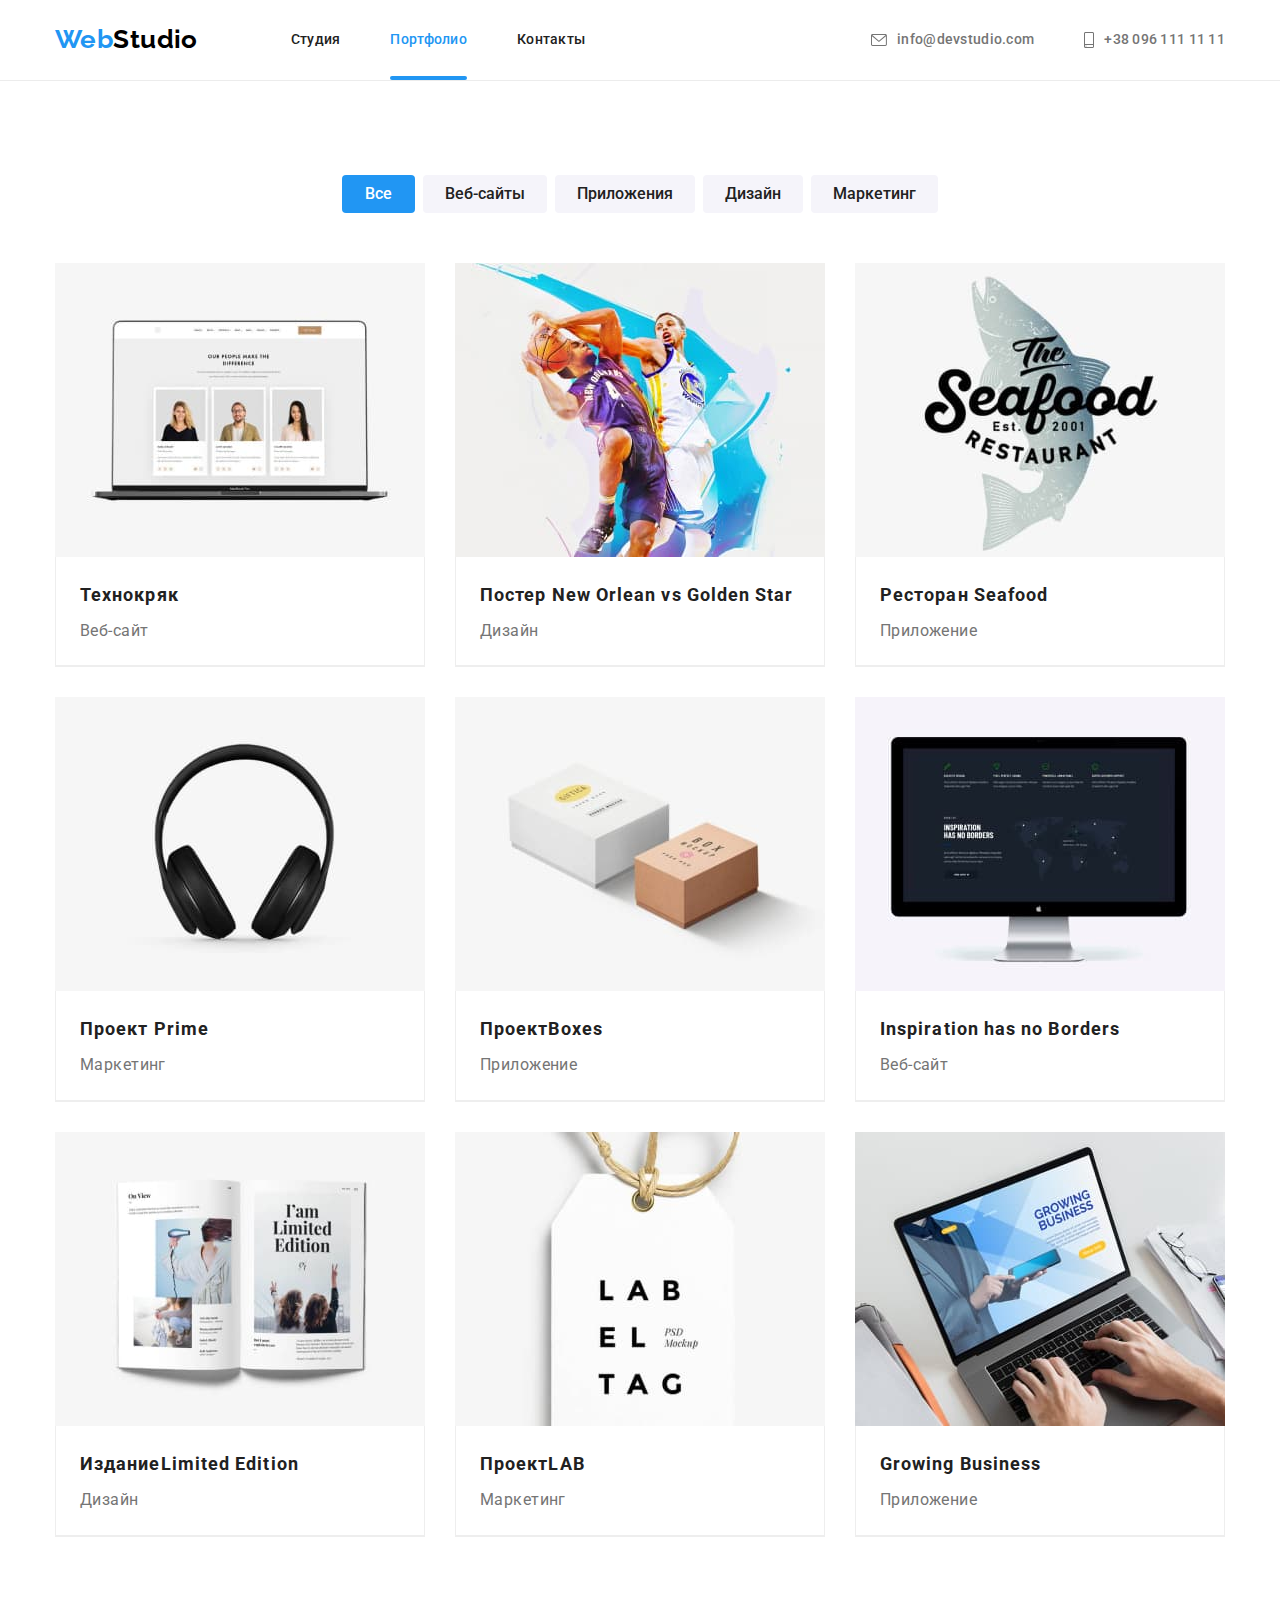
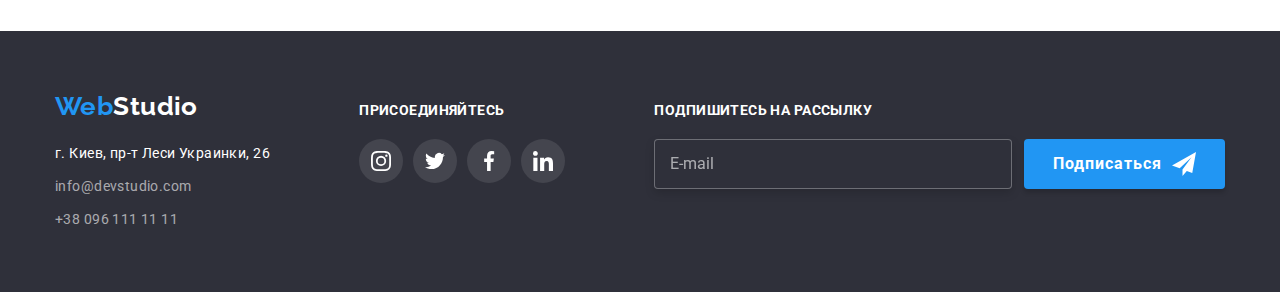
==== portfolio.html @ 41237f59 "point1" ====
<!DOCTYPE html>
<html lang="ru">
<head>
    <meta charset="UTF-8">
    <meta http-equiv="X-UA-Compatible" content="IE=edge">
    <meta name="viewport" content="width=device-width, initial-scale=1.0">
    <title>Portfolio</title>
    <link rel="preconnect" href="https://fonts.googleapis.com">
    <link rel="preconnect" href="https://fonts.gstatic.com" crossorigin>
    <link href="https://fonts.googleapis.com/css2?family=Raleway:wght@700&family=Roboto:wght@400;500;700;900&display=swap"
        rel="stylesheet">
    <link rel="stylesheet" href="https://cdnjs.cloudflare.com/ajax/libs/modern-normalize/1.1.0/modern-normalize.min.css">
    <link rel="stylesheet" href="./css/style.css">
</head>
<body>
    <header class="header">
        <div class="container header-main">
            <nav class="nav">
                <a class="header-logo" lang="en" href="#">
                    <span class="logo-part" lang="en">Web</span>Studio
                </a>
                <ul class="nav-list list">
                    <li class="nav-item">
                        <a class="nav-link color" href="./index.html">
                            Студия
                        </a>
                    </li>

                    <li class="nav-item">
                        <a class="nav-link color current" href="./portfolio.html">
                            Портфолио
                        </a>
                    </li>

                    <li class="nav-item">
                        <a class="nav-link color" href="#">
                            Контакты
                        </a>
                    </li>
                </ul>
            </nav>
            <ul class="header-contacts list">
                <li class="header-item">
                    <a class="header-link contact" href="mailto:info@devstudio.com">
                        <svg class="header-icon" width="16" height="12">
                            <use href="./images/svg/sprite.svg#letter"></use>
                        </svg>
                        info@devstudio.com
                    </a>
                </li>

                <li class="header-item">
                    <a class="header-link contact" href="tel:+380961111111">
                        <svg class="header-icon" width="10" height="16">
                            <use href="./images/svg/sprite.svg#smartphone"></use>
                        </svg>
                        +38 096 111 11 11
                    </a>
                </li>
            </ul>
        </div>
    </header>
<!-- MAIN section -->
    <main>
        <section class="catalog section">
            <div class="container">
                <h1 class="visually-hidden" lang="en">
                    Catalog
                </h1>
                <ul class="filter-list list">
                    <li class="filter-item">
                        <button type="button" class="filter-btn btn btn-current color">
                            Все
                        </button>
                    </li>
                
                    <li class="filter-item">
                        <button type="button" class="filter-btn btn color">
                            Веб-сайты
                        </button>
                    </li>
                
                    <li class="filter-item">
                        <button type="button" class="filter-btn btn color">
                            Приложения
                        </button>
                    </li>
                
                    <li class="filter-item">
                        <button type="button" class="filter-btn btn color">
                            Дизайн
                        </button>
                    </li>
                
                    <li class="filter-item">
                        <button type="button" class="filter-btn btn color">
                            Маркетинг
                        </button>
                    </li>
                </ul>
                
                <ul class="portfolio-list list">
                    <li class="portfolio-item">
                        <a class="portfolio-link" href="">
                            <div class="portfolio-thumb">
                                <img class="portfolio-img" src="./images/portfolio/catalog_img1.jpg" alt="страница_веб-сайта" width="370">
                                <div class="portfolio-overlay">
                                    <p class="portfolio-text">
                                    Технокряк это современная площадка распространения коронавируса. Компании используют эту платформу для цифрового
                                    шпионажа и атак на защищённые сервера конкурентов.
                                </p>
                                </div>
                            </div>
                            <div class="portfilio-content">
                                <h2 class="portfolio-subtitle color">Технокряк</h2>
                                <p class="portfolio-info">Веб-сайт</p>
                            </div>
                        </a>
                    </li>
                
                    <li class="portfolio-item">
                        <a class="portfolio-link" href="">
                            <div class="portfolio-thumb">
                                <img class="portfolio-img" src="./images/portfolio/catalog_img2.jpg" alt="страница_веб-сайта" width="370">
                                <div class="portfolio-overlay">
                                    <p class="portfolio-text">
                                        Технокряк это современная площадка распространения коронавируса. Компании используют эту платформу для цифрового
                                        шпионажа и атак на защищённые сервера конкурентов.
                                    </p>
                                </div>
                            </div>
                            <div class="portfilio-content">
                                <h2 class="portfolio-subtitle color">Постер <span lang="en">New Orlean vs Golden Star</span></h2>
                                <p class="portfolio-info">Дизайн</p>
                            </div>
                        </a>
                    </li>
                
                    <li class="portfolio-item">
                        <a class="portfolio-link" href="">
                            <div class="portfolio-thumb">
                                <img class="portfolio-img" src="./images/portfolio/catalog_img3.jpg" alt="страница_веб-сайта" width="370">
                                <div class="portfolio-overlay">
                                    <p class="portfolio-text">
                                        Технокряк это современная площадка распространения коронавируса. Компании используют эту платформу для цифрового
                                        шпионажа и атак на защищённые сервера конкурентов.
                                    </p>
                                </div>
                            </div>
                            <div class="portfilio-content">
                                <h2 class="portfolio-subtitle color">Ресторан <span lang="en">Seafood</span></h2>
                                <p class="portfolio-info">Приложение</p>
                            </div>
                        </a>
                    </li>
                
                    <li class="portfolio-item">
                        <a class="portfolio-link" href="">
                            <div class="portfolio-thumb">
                                <img class="portfolio-img" src="./images/portfolio/catalog_img4.jpg" alt="страница_веб-сайта" width="370">
                                <div class="portfolio-overlay">
                                    <p class="portfolio-text">
                                        Технокряк это современная площадка распространения коронавируса. Компании используют эту платформу для цифрового
                                        шпионажа и атак на защищённые сервера конкурентов.
                                    </p>
                                </div>
                            </div>
                            <div class="portfilio-content">
                                <h2 class="portfolio-subtitle color">Проект <span lang="en">Prime</span></h2>
                                <p class="portfolio-info">Маркетинг</p>
                            </div>
                        </a>
                    </li>
                
                    <li class="portfolio-item">
                        <a class="portfolio-link" href="">
                            <div class="portfolio-thumb">
                                <img class="portfolio-img" src="./images/portfolio/catalog_img5.jpg" alt="страница_веб-сайта" width="370">
                                <div class="portfolio-overlay">
                                    <p class="portfolio-text">
                                        Технокряк это современная площадка распространения коронавируса. Компании используют эту платформу для цифрового
                                        шпионажа и атак на защищённые сервера конкурентов.
                                    </p>
                                </div>
                            </div>
                            <div class="portfilio-content">
                                <h2 class="portfolio-subtitle color">Проект<span lang="en">Boxes</span></h2>
                                <p class="portfolio-info">Приложение</p>
                            </div>
                        </a>
                    </li>
                
                    <li class="portfolio-item">
                        <a class="portfolio-link" href="">
                            <div class="portfolio-thumb">
                                <img class="portfolio-img" src="./images/portfolio/catalog_img6.jpg" alt="страница_веб-сайта" width="370">
                                <div class="portfolio-overlay">
                                    <p class="portfolio-text">
                                        Технокряк это современная площадка распространения коронавируса. Компании используют эту платформу для цифрового
                                        шпионажа и атак на защищённые сервера конкурентов.
                                    </p>
                                </div>
                            </div>
                            <div class="portfilio-content">
                                <h2 class="portfolio-subtitle color" lang="en">Inspiration has no Borders</h2>
                                <p class="portfolio-info">Веб-сайт</p>
                            </div>
                        </a>
                    </li>
                
                    <li class="portfolio-item">
                        <a class="portfolio-link" href="">
                            <div class="portfolio-thumb">
                                <img class="portfolio-img" src="./images/portfolio/catalog_img7.jpg" alt="страница_веб-сайта" width="370">
                                <div class="portfolio-overlay">
                                    <p class="portfolio-text">
                                        Технокряк это современная площадка распространения коронавируса. Компании используют эту платформу для цифрового
                                        шпионажа и атак на защищённые сервера конкурентов.
                                    </p>
                                </div>
                            </div>
                            <div class="portfilio-content">
                                <h2 class="portfolio-subtitle color">Издание<span lang="en">Limited Edition</span></h2>
                                <p class="portfolio-info">Дизайн</p>
                            </div>
                        </a>
                    </li>
                
                    <li class="portfolio-item">
                        <a class="portfolio-link" href="">
                            <div class="portfolio-thumb">
                                <img class="portfolio-img" src="./images/portfolio/catalog_img8.jpg" alt="страница_веб-сайта" width="370">
                                <div class="portfolio-overlay">
                                    <p class="portfolio-text">
                                        Технокряк это современная площадка распространения коронавируса. Компании используют эту платформу для цифрового
                                        шпионажа и атак на защищённые сервера конкурентов.
                                    </p>
                                </div>
                            </div>
                            <div class="portfilio-content">
                                <h2 class="portfolio-subtitle color">Проект<span lang="en">LAB</span></h2>
                                <p class="portfolio-info">Маркетинг</p>
                            </div>
                        </a>
                    </li>
                
                    <li class="portfolio-item">
                        <a class="portfolio-link" href="">
                            <div class="portfolio-thumb">
                                <img class="portfolio-img" src="./images/portfolio/catalog_img9.jpg" alt="страница_веб-сайта" width="370">
                                <div class="portfolio-overlay">
                                    <p class="portfolio-text">
                                        Технокряк это современная площадка распространения коронавируса. Компании используют эту платформу для цифрового
                                        шпионажа и атак на защищённые сервера конкурентов.
                                    </p>
                                </div>
                            </div>
                            <div class="portfilio-content">
                                <h2 class="portfolio-subtitle color" lang="en">Growing Business</h2>
                                <p class="portfolio-info">Приложение</p>
                            </div>
                        </a>
                    </li>
                </ul>
            </div>
            
        </section>
    </main>
<!-- Footer seection -->
    <footer class="footer">
        <div class="container footer-main">
            <div>
                <a class="footer-logo" lang="en" href="#">
                    <span class="footer-logo-part logo-part" lang="en">Web</span>Studio
                </a>
                <address class="footer-address">
                    <ul class="address-list list">
                        <li class="address-item">
                            <a class="address-link map" href="https://goo.gl/maps/qqfPJEeKQyeXZiAr5">
                                г. Киев, пр-т Леси Украинки, 26
                            </a>
                        </li>
                
                        <li class="address-item">
                            <a class="address-link contact" href="mailto:info@devstudio.com">
                                info@devstudio.com
                            </a>
                        </li>
                
                        <li class="address-item">
                            <a class="address-link contact" href="tel:+380961111111">
                                +38 096 111 11 11
                            </a>
                        </li>
                    </ul>
                </address>
            </div>
            <div class="footer-join">
                <p class="join-text">
                    присоединяйтесь
                </p>
                <ul class="join-list">
                    <li class="join-item">
                        <a href="https://www.instagram.com/" class="join-link">
                            <svg class="join-icon" width="20" height="20">
                                <use href="./images/svg/sprite.svg#instagram"></use>
                            </svg>
                        </a>
                    </li>
                    <li class="join-item">
                        <a href="https://www.twitter.com/" class="join-link">
                            <svg class="join-icon" width="20" height="20">
                                <use href="./images/svg/sprite.svg#twitter"></use>
                            </svg>
                        </a>
                    </li>
                    <li class="join-item">
                        <a href="https://www.facebook.com/" class="join-link">
                            <svg class="join-icon" width="20" height="20">
                                <use href="./images/svg/sprite.svg#facebook"></use>
                            </svg>
                        </a>
                    </li>
                    <li class="join-item">
                        <a href="https://www.linkedin.com/" class="join-link">
                            <svg class="join-icon" width="20" height="20">
                                <use href="./images/svg/sprite.svg#linkedin"></use>
                            </svg>
                        </a>
                    </li>
                </ul>
            </div>
            <form class="footer-subscribe">
                <P class="footer-subscribe-text">Подпишитесь на рассылку</P>
                <ul class="footer-subscribe-list">
                    <li class="footer-subscribe-item">
                        <label for="mail"></label>
                        <input class="footer-subscribe-input" type="email" name="mail" id="mail" placeholder="E-mail">
                    </li>
                    <li class="footer-subscribe-item">
                        <button class="footer-subscribe-btn" type="submit">
                            Подписаться
                            <svg class="footer-subscribe-icon" width="24" height="24">
                                <use href="images/svg/sprite.svg#plane"></use>
                            </svg>
                        </button>
                    </li>
                </ul>
            </form>
        </div>
    </footer>
</body>
</html>
---- css/style.css ----
:root {
  --primary-text-color: #757575;
  --title-text-color: #212121;
  --accent-color: #2196f3;
  --first-btn-color: #f5f4fa;
  --hover-btn-color: #188ce8;
  --main-light-color: #ffffff;
  --primary-bg-color: #2f303a;
  --logo-text-color: #000000;
  --border-line-color: #eeeeee;
  --head-border-color: #ececec;
  --item-space-gap: 30px;
  --first-icon-color: #afb1b8;
  --background-icon-color: rgba(255, 255, 255, 0.1);
  --address-main-color: rgba(255, 255, 255, 0.6);
  --thumb-hover-color: rgba(33, 150, 243, 0.9);
  --transition-time: 250ms;
  --function-time: cubic-bezier(0.4, 0, 0.2, 1);
}
html {
  box-sizing: border-box;
}
*,
*::before,
*::after {
  box-sizing: inherit;
}
body {
  color: var(--primary-text-color);
  background-color: var(--main-light-color);
  font-family: 'Roboto', sans-serif;
  font-size: 14px;
  line-height: 1.7;
  font-weight: 400;
  letter-spacing: 0.03em;
  margin: 0;
}
h1,
h2,
h3,
h4,
h5,
h6,
p,
ul {
  margin: 0;
  padding: 0;
  list-style: none;
}
img {
  display: block;
  max-width: 100%;
  margin: 0;
  padding: 0;
}
.visually-hidden {
  position: absolute;
  white-space: nowrap;
  width: 1px;
  height: 1px;
  overflow: hidden;
  border: 0;
  padding: 0;
  clip: rect(0 0 0 0);
  clip-path: inset(50%);
  margin: -1px;
}
.overlay {
  max-width: 1600px;
  min-height: 600px;
  margin-right: auto;
  margin-left: auto;

  background-image: linear-gradient(to right, rgba(47, 48, 58, 0.4), rgba(47, 48, 58, 0.4)),
    url(../images/bg-hero.jpg);

  background-repeat: no-repeat;
  background-position: center;
  background-size: cover;
}
.section {
  padding-top: 94px;
  padding-bottom: 94px;
}
.container {
  max-width: 1200px;
  padding-left: 15px;
  padding-right: 15px;
  margin: 0 auto;
}
.list {
  list-style: none;
}
.section-title {
  color: var(--title-text-color);
  font-weight: 700;
  font-size: 36px;
  line-height: 1.25;
  text-align: center;
}
.nav-link:hover,
.nav-link:focus,
.contact:hover,
.contact:focus,
.address-link.map:hover,
.address-link.map:focus,
.nav-link,
.nav-link.current,
.logo-part {
  color: var(--accent-color);
}
.color {
  color: var(--title-text-color);
}

.btn {
  display: inline-block;
  font-size: 16px;
  border: transparent;
  border-radius: 4px;
  font-family: inherit;
  cursor: pointer;
  text-align: center;
}

/* header */
.header {
  border-bottom: 1px solid var(--head-border-color);
}
.header-main,
.nav {
  display: flex;
  align-items: center;
}
.header-logo,
.footer-logo {
  font-family: 'Raleway', sans-serif;
  font-weight: 700;
  font-size: 26px;
  line-height: 1.2;
  text-decoration: none;
}
.header-logo {
  display: flex;
  padding-top: 24px;
  padding-bottom: 24px;
  color: var(--logo-text-color);
}
.nav-list {
  display: flex;
  margin-left: 93px;
}
.header-contacts {
  display: flex;
  margin-left: auto;
}
.nav-list .nav-item + .nav-item,
.header-contacts .header-item + .header-item {
  margin-left: 50px;
}
.nav-item {
  position: relative;
}
.current::before {
  position: absolute;
  bottom: 0;
  right: 0;

  content: '';

  min-width: 100%;
  min-height: 4px;

  background-color: var(--accent-color);
  border-radius: 2px;
}
.nav-link,
.header-link {
  display: flex;
  align-items: center;
  padding-top: 32px;
  padding-bottom: 32px;

  font-weight: 500;
  line-height: 1.14;
  letter-spacing: 0.02em;
  text-decoration: none;

  transition: color var(--transition-time) var(--function-time);
}
.header-link {
  color: inherit;
}
.header-icon {
  margin-right: 10px;
  fill: currentColor;
}
/* Hero  */
.hero {
  padding-top: 200px;
  padding-bottom: 200px;
  text-align: center;
  margin-top: 0;
  background-color: var(--primary-bg-color);
}
.hero-main {
  max-width: 696px;
}
.hero-title {
  margin-bottom: var(--item-space-gap);

  color: var(--main-light-color);
  font-weight: 900;
  font-size: 44px;
  line-height: 1.4;

  letter-spacing: 0.06em;
  text-transform: uppercase;
}
.hero-btn {
  min-width: 200px;
  padding: 10px 32px;

  font-weight: 700;
  line-height: 1.8;
  letter-spacing: 0.06em;
  box-shadow: 0px 4px 4px rgba(0, 0, 0, 0.15);
  color: var(--main-light-color);
  background-color: var(--accent-color);

  transform: background-color var(--transition-time) var(--function-time);
}
.hero-btn:hover,
.hero-btn:focus {
  background-color: var(--hover-btn-color);
}
/* MODAL */
.backdrop {
  position: fixed;
  top: 0;
  width: 100vw;
  height: 100vh;
  z-index: 2;

  background: rgba(0, 0, 0, 0.2);

  transition: opacity var(--transition-time) var(--function-time),
    visibility var(--transition-time) var(--function-time);
}
.is-hidden {
  opacity: 0;
  pointer-events: none;
  visibility: hidden;
}
.backdrop.is-hidden .modal {
  transform: translate(-50%, -50%) rotate(60deg) scale(1.2);
}
.modal {
  position: absolute;
  top: 50%;
  left: 50%;
  transform: translate(-50%, -50%) rotate(0) scale(1);
  transition: var(--transition-time) var(--function-time);

  padding: 40px;
  min-width: 528px;
  min-height: 581px;
  background: var(--main-light-color);
  box-shadow: 0px 1px 3px rgba(0, 0, 0, 0.12), 0px 1px 1px rgba(0, 0, 0, 0.14),
    0px 2px 1px rgba(0, 0, 0, 0.2);
  border-radius: 4px;
}
.modal-btn {
  position: absolute;
  display: flex;
  justify-content: center;
  align-items: center;
  top: 8px;
  right: 8px;

  min-width: 30px;
  min-height: 30px;

  color: var(--logo-text-color);
  background: var(--main-light-color);
  border: 1px solid rgba(0, 0, 0, 0.1);
  border-radius: 50%;
  cursor: pointer;
  transition: color var(--transition-time) var(--function-time);
}

.modal-btn:hover,
.modal-btn:focus {
  color: var(--hover-btn-color);
}
.modal-icon {
  fill: currentColor;
}
.modal-form {
  display: flex;
  flex-direction: column;
  align-items: center;
}
.modal-form-list {
  min-width: 448px;
  margin-bottom: 30px;
}
.modal-form-title {
  margin-bottom: 12px;
  font-weight: 700;
  font-size: 20px;
  line-height: 1.15;

  color: var(--title-text-color);
}
.modal-form-item {
  position: relative;

  display: flex;
  flex-direction: column;
  justify-content: center;
  color: var(--title-text-color);
}
.modal-form-item:not(:last-child) {
  margin-bottom: 10px;
}
.modal-form-input.padding-left {
  padding-left: 42px;
}
.modal-form-input {
  border: 1px solid rgba(33, 33, 33, 0.2);
  border-radius: 4px;

  padding: 11px 12px;

  transition: color var(--transition-time) var(--function-time),
    border-color var(--transition-time) var(--function-time);
  outline: none;
}
.modal-form-input:focus ~ .modal-form-icon,
.modal-form-input:hover ~ .modal-form-icon {
  color: var(--accent-color);
}
.modal-form-input:focus,
.modal-form-input:hover,
.modal-form-textarea:focus,
.modal-form-textarea:hover {
  border-color: var(--accent-color);
}
.modal-form-icon {
  fill: currentColor;

  position: absolute;
  top: 50%;
  left: 12px;
  transition: color var(--transition-time) var(--function-time);
}
.modal-form-item:nth-child(4) {
  margin-bottom: 20px;
}

.modal-form-label {
  margin-bottom: 4px;

  font-size: 12px;
  line-height: 1.16;
  letter-spacing: 0.01em;

  color: var(--primary-text-color);
}

.modal-form-textarea {
  resize: none;
  padding: 12px 16px;
  max-height: 120px;

  border: 1px solid rgba(33, 33, 33, 0.2);
  border-radius: 4px;
  transition: border-color var(--transition-time) var(--function-time);

  outline: none;
}

.modal-form-textarea::placeholder {
  font-family: Roboto;
  font-style: inherit;
  font-weight: 400;
  font-size: 14px;
  line-height: 1.14;
  letter-spacing: 0.01em;

  color: rgba(117, 117, 117, 0.5);
}

.modal-checkbox-label {
  display: flex;
  align-items: center;
  justify-content: center;

  font-family: Roboto;
  font-style: normal;
  font-weight: 400;
  font-size: 14px;
  line-height: 1.7;
  letter-spacing: 0.03em;

  color: var(--primary-text-color);

  cursor: pointer;
}

.modal-form-link {
  color: var(--accent-color);
  margin-left: 3px;
}

.modal-checkbox-input {
  -webkit-appearance: none;
  -moz-appearance: none;
  appearance: none;

  position: absolute;
}

.checkbox-icon {
  display: inline-block;
  min-width: 16px;
  height: 15px;
  margin-right: 7px;

  border: 2px solid var(--title-text-color);
  border-radius: 2px;
  transition: border-color var(--transition-time) var(--function-time);
}

.modal-checkbox-input:checked + .checkbox-icon {
  background-color: var(--accent-color);
  border-color: var(--accent-color);
  background-image: url(../images/svg/check.svg);
  background-size: contain;
  background-origin: border-box;
}
.modal-checkbox-input:focus + .checkbox-icon,
.modal-checkbox-input:hover + .checkbox-icon {
  border-color: var(--accent-color);
}
.modal-form-btn {
  padding: 10px 55px;
  font-weight: 700;
  font-size: 16px;
  line-height: 30px;
  letter-spacing: 0.06em;

  background: var(--accent-color);

  border-radius: 4px;
  color: var(--main-light-color);
  border: 1px solid transparent;
  cursor: pointer;

  transition: background-color var(--transition-time) var(--function-time),
    box-shadow var(--transition-time) var(--function-time);
}
.modal-form-btn:hover,
.modal-form-btn:focus {
  background-color: var(--hover-btn-color);
  box-shadow: 0px 4px 4px rgba(0, 0, 0, 0.15);
}
/* Benefits */
.benefits-list {
  display: flex;
  flex-wrap: wrap;
  margin-left: calc(-1 * var(--item-space-gap));
}
.benefits-item {
  flex-basis: calc(100% / 4 - var(--item-space-gap));
  margin-left: var(--item-space-gap);
}
.benefits-icon-wrapper {
  display: flex;
  justify-content: center;
  align-items: center;
  margin-bottom: var(--item-space-gap);

  min-width: 270px;
  min-height: 120px;
  background: var(--first-btn-color);
  border-radius: 4px;
}
.benefits-subtitle {
  margin-bottom: 10px;

  font-size: inherit;
  text-transform: uppercase;
  font-weight: 700;
  line-height: 1.14;
}
/* Developments */
.developments {
  padding-bottom: 94px;
}
.developments-list {
  display: flex;
  flex-wrap: wrap;
  margin-bottom: calc(-1 * var(--item-space-gap));
  margin-left: calc(-1 * var(--item-space-gap));
}
.developments-item {
  flex-basis: calc(100% / 3 - var(--item-space-gap));
  margin-left: var(--item-space-gap);
  margin-bottom: var(--item-space-gap);
}
.developments-title {
  margin-bottom: 50px;
}
.development-thumb {
  position: relative;
  display: flex;
  justify-content: center;
  align-items: flex-end;
  z-index: 1;
}
.development-thumb::before {
  position: absolute;
  bottom: 0;
  right: 0;
  content: '';

  width: 100%;
  height: 70px;
  background-color: rgba(47, 48, 58, 0.8);
}
.development-subtitle {
  position: absolute;
  bottom: 27px;

  font-weight: 700;
  text-transform: uppercase;
  line-height: 1.14;
  color: var(--main-light-color);
}
/* Our-team */
.our-team {
  background: var(--first-btn-color);
}
.team-list {
  display: flex;
  flex-wrap: wrap;
  margin-bottom: calc(-1 * var(--item-space-gap));
  margin-left: calc(-1 * var(--item-space-gap));
}
.team-item {
  flex-basis: calc(100% / 4 - var(--item-space-gap));
  margin-left: var(--item-space-gap);
  margin-bottom: var(--item-space-gap);

  text-align: center;
  overflow: hidden;
  background: #ffffff;
  box-shadow: 0px 1px 3px rgba(0, 0, 0, 0.12), 0px 1px 1px rgba(0, 0, 0, 0.14),
    0px 2px 1px rgba(0, 0, 0, 0.2);
  border-radius: 0px 0px 4px 4px;
}
.team-title {
  margin-bottom: 50px;
}
.team-content {
  padding: var(--item-space-gap) 32px;
}
.team-positions,
.team-name {
  line-height: 1.18;
  font-size: 16px;
}
.team-name {
  margin-bottom: 10px;

  font-weight: 500;
}
.team-positions {
  margin-bottom: 16px;
}
.team-icon-list .team-icon-item + .team-icon-item {
  margin-left: 10px;
}
.team-icon-list {
  display: flex;
  list-style: none;
}
.team-link {
  display: flex;
  justify-content: center;
  align-items: center;

  min-width: 44px;
  min-height: 44px;
  border-radius: 50%;
  color: var(--first-icon-color);

  transition: background-color var(--transition-time) var(--function-time),
    color var(--transition-time) var(--function-time);
}
.team-link:hover,
.team-link:focus {
  background-color: var(--accent-color);
  color: var(--main-light-color);
}
.team-icon {
  fill: currentColor;
}

/* CLIENTS */
.clients-title {
  margin-bottom: 50px;
}
.clients-list {
  display: flex;
  flex-wrap: wrap;
  margin-left: calc(-1 * var(--item-space-gap));
}
.clients-item {
  flex-basis: calc(100% / 6 - 30px);
  margin-left: var(--item-space-gap);
}
.clients-link {
  display: flex;
  justify-content: center;
  align-items: center;
  min-width: 170px;
  min-height: 92px;

  border: 1px solid var(--first-icon-color);
  border-radius: 4px;
  color: var(--first-icon-color);

  transition: border-color var(--transition-time) var(--function-time),
    color var(--transition-time) var(--function-time);
}
.clients-link:hover,
.clients-link:focus {
  border: 1px solid var(--accent-color);
  color: var(--accent-color);
}
.clients-icon {
  fill: currentColor;
}

/* filter catalog */
.filter-list {
  display: flex;
  align-items: center;
  justify-content: center;
  margin-bottom: 50px;
}
.filter-list .filter-item + .filter-item {
  margin-left: 8px;
}
.filter-btn {
  min-width: 73px;
  padding: 6px 22px;
  margin-top: 0;

  background: var(--first-btn-color);
  line-height: 1.6;
  font-weight: 500;

  transition: background-color var(--transition-time) var(--function-time),
    color var(--transition-time) var(--function-time),
    box-shadow var(--transition-time) var(--function-time);
}
.filter-btn:hover,
.filter-btn:focus {
  color: var(--main-light-color);
  background-color: var(--accent-color);
  box-shadow: 0px 3px 1px rgba(0, 0, 0, 0.1), 0px 1px 2px rgba(0, 0, 0, 0.08),
    0px 2px 2px rgba(0, 0, 0, 0.12);
}
.btn-current {
  color: var(--main-light-color);
  background-color: var(--accent-color);
}
/* Portfolio catalog */
.portfolio-list {
  display: flex;
  flex-wrap: wrap;
  margin: -15px;

  background: var(--main-light-color);
}
.portfolio-item {
  flex-basis: calc(100% / 3 - var(--item-space-gap));
  margin: 15px;

  border-bottom: 1px solid var(--border-line-color);
  transition: box-shadow var(--transition-time) var(--function-time);
}

.portfolio-link:focus,
.portfolio-link:hover {
  box-shadow: 0px 1px 1px rgba(0, 0, 0, 0.12), 0px 4px 4px rgba(0, 0, 0, 0.06),
    1px 4px 6px rgba(0, 0, 0, 0.16);
}

.portfolio-thumb {
  position: relative;
  display: flex;
  justify-content: center;
  align-items: center;
  overflow: hidden;
}

.portfolio-overlay {
  position: absolute;
  display: flex;
  justify-content: center;
  align-items: center;
  width: 100%;
  height: 100%;

  font-size: 18px;
  line-height: 1.55;
  background: var(--thumb-hover-color);
  transform: translateY(120%);
  transition: transform var(--transition-time) var(--function-time);
}
.portfolio-text {
  position: absolute;
  padding: 63px 24px;
  display: inline-block;

  font-size: 18px;
  line-height: 1.55;
  color: var(--main-light-color);
}
.portfolio-link:hover .portfolio-overlay,
.portfolio-link:focus .portfolio-overlay {
  transform: translateY(0);
}

.portfilio-content {
  padding: 20px 24px;
  border-bottom: 1px solid var(--border-line-color);
  border-left: 1px solid var(--border-line-color);
  border-right: 1px solid var(--border-line-color);
}

.portfolio-link {
  display: inline-block;
  text-decoration: none;
  font-style: inherit;
  color: inherit;
}

.portfolio-subtitle {
  margin-bottom: 4px;

  font-weight: 700;
  font-size: 18px;
  line-height: 2;
  letter-spacing: 0.06em;
}
.portfolio-info {
  font-size: 16px;
  line-height: 1.8;
}

/* Footer */
.footer {
  padding-top: 60px;
  padding-bottom: 60px;

  background-color: var(--primary-bg-color);
}
.footer-main {
  display: flex;
  align-items: baseline;
  justify-content: space-between;
}
.footer-logo {
  margin-bottom: 20px;
}
.address-link {
  color: var(--address-main-color);
}
.footer-logo,
.address-link.map {
  color: var(--main-light-color);
}
.footer-logo,
.address-link,
.footer-address {
  display: flex;
  text-decoration: none;
  font-style: inherit;
}
.address-link {
  transition: color var(--transition-time) var(--function-time);
}
.footer-logo {
  display: inline-block;
}
.address-item:not(:last-child) {
  margin-bottom: 9px;
}

.footer-join {
  min-width: 206px;
}
.join-text {
  margin-bottom: 20px;
  color: var(--main-light-color);
  text-transform: uppercase;
  line-height: 1.14;
  font-weight: 700;
}
.join-list {
  display: flex;
}
.join-list .join-item + .join-item {
  margin-left: 10px;
}
.join-link {
  display: flex;
  justify-content: center;
  align-items: center;

  min-width: 44px;
  min-height: 44px;
  border-radius: 50%;
  background: var(--background-icon-color);
  color: var(--main-light-color);

  transition: background-color var(--transition-time) var(--function-time);
}
.join-link:hover,
.join-link:focus {
  background-color: var(--accent-color);
}
.join-icon {
  fill: currentColor;
}
.footer-subscribe {
  display: flex;
  flex-direction: column;
}
.footer-subscribe-text {
  margin-bottom: 20px;

  font-weight: 700;
  line-height: 1.14;
  text-transform: uppercase;

  color: var(--main-light-color);
}
.footer-subscribe-list {
  display: flex;
  flex-wrap: wrap;
}
.footer-subscribe-input {
  padding: 15px;
  min-width: 358px;
  min-height: 50px;

  color: var(--main-light-color);
  background-color: var(--primary-bg-color);
  border: 1px solid rgba(255, 255, 255, 0.3);
  filter: drop-shadow(0px 4px 4px rgba(0, 0, 0, 0.15));
  border-radius: 4px;
  outline: none;
}
.footer-subscribe-input:focus,
.footer-subscribe-input:hover {
  border-color: var(--accent-color);
}
.footer-subscribe-input::placeholder {
  font-size: 16px;
  line-height: 1.25;

  color: rgba(255, 255, 255, 0.6);
}
.footer-subscribe-list .footer-subscribe-item + .footer-subscribe-item {
  margin-left: 12px;
}
.footer-subscribe-btn {
  display: flex;
  align-items: center;

  padding: 10px 28px;
  min-width: 200px;
  max-height: 50px;

  font-weight: 700;
  font-size: 16px;
  line-height: 1.87;
  letter-spacing: 0.06em;

  color: var(--main-light-color);
  background: var(--accent-color);
  box-shadow: 0px 4px 4px rgba(0, 0, 0, 0.15);
  border-radius: 4px;
  border: 1px solid transparent;
  cursor: pointer;

  transition: background-color var(--transition-time) var(--function-time),
    box-shadow var(--transition-time) var(--function-time);
}
.footer-subscribe-btn:hover,
.footer-subscribe-btn:focus {
  background-color: var(--hover-btn-color);
  box-shadow: 0px 4px 4px rgba(0, 0, 0, 0.15);
}
.footer-subscribe-icon {
  margin-left: 10px;

  fill: currentColor;
}
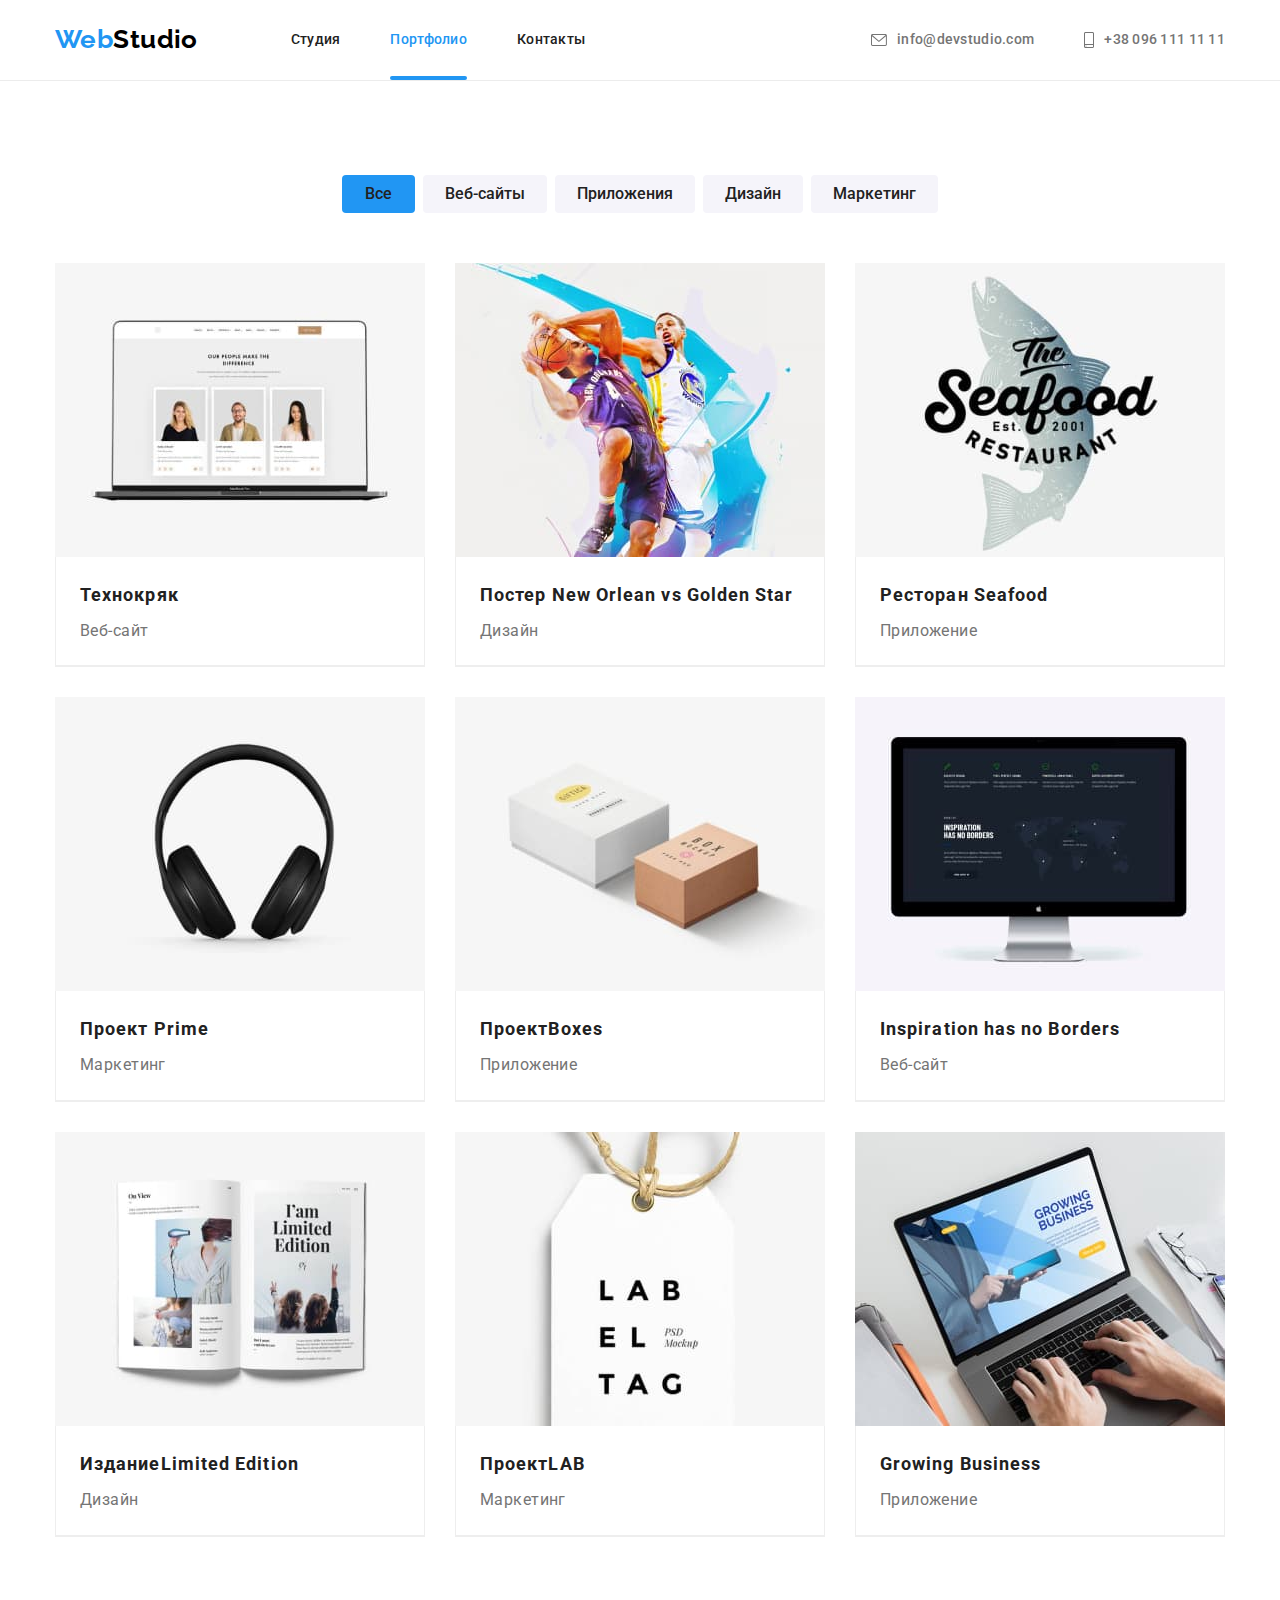
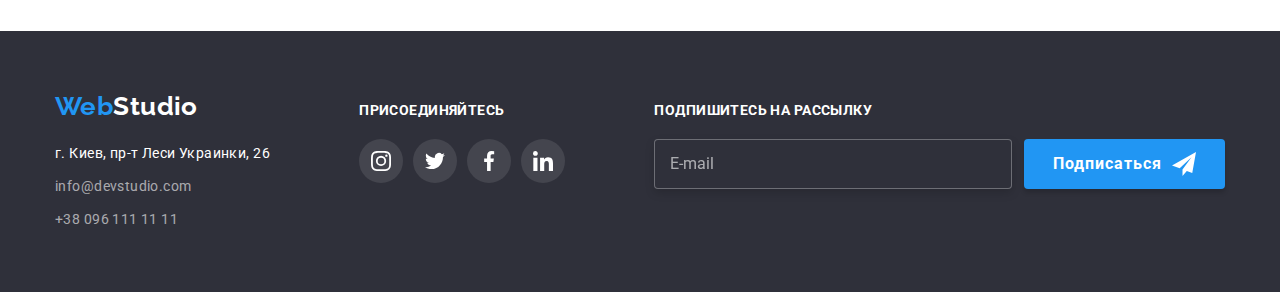
==== commit 694c9b88: "p3" ====
--- a/portfolio.html
+++ b/portfolio.html
@@ -10,7 +10,7 @@
     <link href="https://fonts.googleapis.com/css2?family=Raleway:wght@700&family=Roboto:wght@400;500;700;900&display=swap"
         rel="stylesheet">
     <link rel="stylesheet" href="https://cdnjs.cloudflare.com/ajax/libs/modern-normalize/1.1.0/modern-normalize.min.css">
-    <link rel="stylesheet" href="./css/style.css">
+    <link rel="stylesheet" href="./css/main.css">
 </head>
 <body>
     <header class="header">
--- a/css/main.css
+++ b/css/main.css
@@ -0,0 +1,1165 @@
+:root {
+  --primary-text-color: #757575;
+  --title-text-color: #212121;
+  --accent-color: #2196f3;
+  --first-btn-color: #f5f4fa;
+  --hover-btn-color: #188ce8;
+  --main-light-color: #ffffff;
+  --primary-bg-color: #2f303a;
+  --logo-text-color: #000000;
+  --border-line-color: #eeeeee;
+  --head-border-color: #ececec;
+  --item-space-gap: 30px;
+  --first-icon-color: #afb1b8;
+  --background-icon-color: rgba(255, 255, 255, 0.1);
+  --address-main-color: rgba(255, 255, 255, 0.6);
+  --thumb-hover-color: rgba(33, 150, 243, 0.9);
+  --transition-time: 250ms;
+  --function-time: cubic-bezier(0.4, 0, 0.2, 1);
+}
+
+.header {
+  border-bottom: 1px solid var(--head-border-color);
+}
+
+.header-main,
+.nav {
+  display: -webkit-box;
+  display: -ms-flexbox;
+  display: flex;
+  -webkit-box-align: center;
+      -ms-flex-align: center;
+          align-items: center;
+}
+
+.header-logo,
+.footer-logo {
+  font-family: 'Raleway', sans-serif;
+  font-weight: 700;
+  font-size: 26px;
+  line-height: 1.2;
+  text-decoration: none;
+}
+
+.header-logo {
+  display: -webkit-box;
+  display: -ms-flexbox;
+  display: flex;
+  padding-top: 24px;
+  padding-bottom: 24px;
+  color: var(--logo-text-color);
+}
+
+.nav-list {
+  display: -webkit-box;
+  display: -ms-flexbox;
+  display: flex;
+  margin-left: 93px;
+}
+
+.header-contacts {
+  display: -webkit-box;
+  display: -ms-flexbox;
+  display: flex;
+  margin-left: auto;
+}
+
+.nav-list .nav-item + .nav-item,
+.header-contacts .header-item + .header-item {
+  margin-left: 50px;
+}
+
+.nav-item {
+  position: relative;
+}
+
+.current::before {
+  position: absolute;
+  bottom: 0;
+  right: 0;
+  content: '';
+  min-width: 100%;
+  min-height: 4px;
+  background-color: var(--accent-color);
+  border-radius: 2px;
+}
+
+.nav-link,
+.header-link {
+  display: -webkit-box;
+  display: -ms-flexbox;
+  display: flex;
+  -webkit-box-align: center;
+      -ms-flex-align: center;
+          align-items: center;
+  padding-top: 32px;
+  padding-bottom: 32px;
+  font-weight: 500;
+  line-height: 1.14;
+  letter-spacing: 0.02em;
+  text-decoration: none;
+  -webkit-transition: color var(--transition-time) var(--function-time);
+  transition: color var(--transition-time) var(--function-time);
+}
+
+.header-link {
+  color: inherit;
+}
+
+.header-icon {
+  margin-right: 10px;
+  fill: currentColor;
+}
+
+.overlay {
+  max-width: 1600px;
+  min-height: 600px;
+  margin-right: auto;
+  margin-left: auto;
+  background-image: -webkit-gradient(linear, left top, right top, from(rgba(47, 48, 58, 0.4)), to(rgba(47, 48, 58, 0.4))), url(../images/bg-hero.jpg);
+  background-image: linear-gradient(to right, rgba(47, 48, 58, 0.4), rgba(47, 48, 58, 0.4)), url(../images/bg-hero.jpg);
+  background-repeat: no-repeat;
+  background-position: center;
+  background-size: cover;
+}
+
+.hero {
+  padding-top: 200px;
+  padding-bottom: 200px;
+  text-align: center;
+  margin-top: 0;
+  background-color: var(--primary-bg-color);
+}
+
+.hero-main {
+  max-width: 696px;
+  margin-left: auto;
+  margin-right: auto;
+}
+
+.hero-title {
+  margin-bottom: var(--item-space-gap);
+  color: var(--main-light-color);
+  font-weight: 900;
+  font-size: 44px;
+  line-height: 1.4;
+  letter-spacing: 0.06em;
+  text-transform: uppercase;
+}
+
+.hero-btn {
+  min-width: 200px;
+  padding: 10px 32px;
+  font-weight: 700;
+  line-height: 1.8;
+  letter-spacing: 0.06em;
+  -webkit-box-shadow: 0px 4px 4px rgba(0, 0, 0, 0.15);
+          box-shadow: 0px 4px 4px rgba(0, 0, 0, 0.15);
+  color: var(--main-light-color);
+  background-color: var(--accent-color);
+  -webkit-transform: background-color var(--transition-time) var(--function-time);
+          transform: background-color var(--transition-time) var(--function-time);
+}
+
+.hero-btn:hover,
+.hero-btn:focus {
+  background-color: var(--hover-btn-color);
+}
+
+.benefits-list {
+  display: -webkit-box;
+  display: -ms-flexbox;
+  display: flex;
+  -ms-flex-wrap: wrap;
+      flex-wrap: wrap;
+  margin: -15px;
+}
+
+.benefits-item {
+  -ms-flex-preferred-size: calc(100% / 4 - var(--item-space-gap));
+      flex-basis: calc(100% / 4 - var(--item-space-gap));
+  margin: 15px;
+}
+
+.benefits-icon-wrapper {
+  display: -webkit-box;
+  display: -ms-flexbox;
+  display: flex;
+  -webkit-box-pack: center;
+      -ms-flex-pack: center;
+          justify-content: center;
+  -webkit-box-align: center;
+      -ms-flex-align: center;
+          align-items: center;
+  margin-bottom: var(--item-space-gap);
+  min-width: 270px;
+  min-height: 120px;
+  background: var(--first-btn-color);
+  border-radius: 4px;
+}
+
+.benefits-subtitle {
+  margin-bottom: 10px;
+  font-size: inherit;
+  text-transform: uppercase;
+  font-weight: 700;
+  line-height: 1.14;
+}
+
+.developments {
+  padding-bottom: 94px;
+}
+
+.developments-list {
+  display: -webkit-box;
+  display: -ms-flexbox;
+  display: flex;
+  -ms-flex-wrap: wrap;
+      flex-wrap: wrap;
+  margin: -15px;
+}
+
+.developments-item {
+  -ms-flex-preferred-size: calc(100% / 3 - var(--item-space-gap));
+      flex-basis: calc(100% / 3 - var(--item-space-gap));
+  margin: 15px;
+}
+
+.developments-title {
+  margin-bottom: 50px;
+}
+
+.development-thumb {
+  position: relative;
+  display: -webkit-box;
+  display: -ms-flexbox;
+  display: flex;
+  -webkit-box-pack: center;
+      -ms-flex-pack: center;
+          justify-content: center;
+  -webkit-box-align: end;
+      -ms-flex-align: end;
+          align-items: flex-end;
+  z-index: 1;
+}
+
+.development-thumb::before {
+  position: absolute;
+  bottom: 0;
+  right: 0;
+  content: '';
+  width: 100%;
+  height: 70px;
+  background-color: rgba(47, 48, 58, 0.8);
+}
+
+.development-subtitle {
+  position: absolute;
+  bottom: 27px;
+  font-weight: 700;
+  text-transform: uppercase;
+  line-height: 1.14;
+  color: var(--main-light-color);
+}
+
+.our-team {
+  background: var(--first-btn-color);
+}
+
+.team-list {
+  display: -webkit-box;
+  display: -ms-flexbox;
+  display: flex;
+  -ms-flex-wrap: wrap;
+      flex-wrap: wrap;
+  margin: -15px;
+}
+
+.team-item {
+  -ms-flex-preferred-size: calc(100% / 4 - var(--item-space-gap));
+      flex-basis: calc(100% / 4 - var(--item-space-gap));
+  margin: 15px;
+  text-align: center;
+  overflow: hidden;
+  background: #ffffff;
+  -webkit-box-shadow: 0px 1px 3px rgba(0, 0, 0, 0.12), 0px 1px 1px rgba(0, 0, 0, 0.14), 0px 2px 1px rgba(0, 0, 0, 0.2);
+          box-shadow: 0px 1px 3px rgba(0, 0, 0, 0.12), 0px 1px 1px rgba(0, 0, 0, 0.14), 0px 2px 1px rgba(0, 0, 0, 0.2);
+  border-radius: 0px 0px 4px 4px;
+}
+
+.team-title {
+  margin-bottom: 50px;
+}
+
+.team-content {
+  padding: var(--item-space-gap) 32px;
+}
+
+.team-positions,
+.team-name {
+  line-height: 1.18;
+  font-size: 16px;
+}
+
+.team-name {
+  margin-bottom: 10px;
+  font-weight: 500;
+}
+
+.team-positions {
+  margin-bottom: 16px;
+}
+
+.team-icon-list .team-icon-item + .team-icon-item {
+  margin-left: 10px;
+}
+
+.team-icon-list {
+  display: -webkit-box;
+  display: -ms-flexbox;
+  display: flex;
+  list-style: none;
+}
+
+.team-link {
+  display: -webkit-box;
+  display: -ms-flexbox;
+  display: flex;
+  -webkit-box-pack: center;
+      -ms-flex-pack: center;
+          justify-content: center;
+  -webkit-box-align: center;
+      -ms-flex-align: center;
+          align-items: center;
+  min-width: 44px;
+  min-height: 44px;
+  border-radius: 50%;
+  color: var(--first-icon-color);
+  -webkit-transition: background-color var(--transition-time) var(--function-time), color var(--transition-time) var(--function-time);
+  transition: background-color var(--transition-time) var(--function-time), color var(--transition-time) var(--function-time);
+}
+
+.team-link:hover,
+.team-link:focus {
+  background-color: var(--accent-color);
+  color: var(--main-light-color);
+}
+
+.team-icon {
+  fill: currentColor;
+}
+
+.backdrop {
+  position: fixed;
+  top: 0;
+  width: 100vw;
+  height: 100vh;
+  z-index: 2;
+  background: rgba(0, 0, 0, 0.2);
+  -webkit-transition: opacity var(--transition-time) var(--function-time), visibility var(--transition-time) var(--function-time);
+  transition: opacity var(--transition-time) var(--function-time), visibility var(--transition-time) var(--function-time);
+}
+
+.is-hidden {
+  opacity: 0;
+  pointer-events: none;
+  visibility: hidden;
+}
+
+.backdrop.is-hidden .modal {
+  -webkit-transform: translate(-50%, -50%) rotate(60deg) scale(1.2);
+          transform: translate(-50%, -50%) rotate(60deg) scale(1.2);
+}
+
+.modal {
+  position: absolute;
+  top: 50%;
+  left: 50%;
+  -webkit-transform: translate(-50%, -50%) rotate(0) scale(1);
+          transform: translate(-50%, -50%) rotate(0) scale(1);
+  -webkit-transition: var(--transition-time) var(--function-time);
+  transition: var(--transition-time) var(--function-time);
+  padding: 40px;
+  min-width: 528px;
+  min-height: 581px;
+  background: var(--main-light-color);
+  -webkit-box-shadow: 0px 1px 3px rgba(0, 0, 0, 0.12), 0px 1px 1px rgba(0, 0, 0, 0.14), 0px 2px 1px rgba(0, 0, 0, 0.2);
+          box-shadow: 0px 1px 3px rgba(0, 0, 0, 0.12), 0px 1px 1px rgba(0, 0, 0, 0.14), 0px 2px 1px rgba(0, 0, 0, 0.2);
+  border-radius: 4px;
+}
+
+.modal-btn {
+  position: absolute;
+  display: -webkit-box;
+  display: -ms-flexbox;
+  display: flex;
+  -webkit-box-pack: center;
+      -ms-flex-pack: center;
+          justify-content: center;
+  -webkit-box-align: center;
+      -ms-flex-align: center;
+          align-items: center;
+  top: 8px;
+  right: 8px;
+  min-width: 30px;
+  min-height: 30px;
+  color: var(--logo-text-color);
+  background: var(--main-light-color);
+  border: 1px solid rgba(0, 0, 0, 0.1);
+  border-radius: 50%;
+  cursor: pointer;
+  -webkit-transition: color var(--transition-time) var(--function-time);
+  transition: color var(--transition-time) var(--function-time);
+}
+
+.modal-btn:hover,
+.modal-btn:focus {
+  color: var(--hover-btn-color);
+}
+
+.modal-icon {
+  fill: currentColor;
+}
+
+.modal-form {
+  display: -webkit-box;
+  display: -ms-flexbox;
+  display: flex;
+  -webkit-box-orient: vertical;
+  -webkit-box-direction: normal;
+      -ms-flex-direction: column;
+          flex-direction: column;
+  -webkit-box-align: center;
+      -ms-flex-align: center;
+          align-items: center;
+}
+
+.modal-form-list {
+  min-width: 448px;
+  margin-bottom: 30px;
+}
+
+.modal-form-title {
+  margin-bottom: 12px;
+  font-weight: 700;
+  font-size: 20px;
+  line-height: 1.15;
+  color: var(--title-text-color);
+}
+
+.modal-form-item {
+  position: relative;
+  display: -webkit-box;
+  display: -ms-flexbox;
+  display: flex;
+  -webkit-box-orient: vertical;
+  -webkit-box-direction: normal;
+      -ms-flex-direction: column;
+          flex-direction: column;
+  -webkit-box-pack: center;
+      -ms-flex-pack: center;
+          justify-content: center;
+  color: var(--title-text-color);
+}
+
+.modal-form-item:not(:last-child) {
+  margin-bottom: 10px;
+}
+
+.modal-form-input.padding-left {
+  padding-left: 42px;
+}
+
+.modal-form-input {
+  border: 1px solid rgba(33, 33, 33, 0.2);
+  border-radius: 4px;
+  padding: 11px 12px;
+  -webkit-transition: color var(--transition-time) var(--function-time), border-color var(--transition-time) var(--function-time);
+  transition: color var(--transition-time) var(--function-time), border-color var(--transition-time) var(--function-time);
+  outline: none;
+}
+
+.modal-form-input:focus ~ .modal-form-icon,
+.modal-form-input:hover ~ .modal-form-icon {
+  color: var(--accent-color);
+}
+
+.modal-form-input:focus,
+.modal-form-input:hover,
+.modal-form-textarea:focus,
+.modal-form-textarea:hover {
+  border-color: var(--accent-color);
+}
+
+.modal-form-icon {
+  fill: currentColor;
+  position: absolute;
+  top: 50%;
+  left: 12px;
+  -webkit-transition: color var(--transition-time) var(--function-time);
+  transition: color var(--transition-time) var(--function-time);
+}
+
+.modal-form-item:nth-child(4) {
+  margin-bottom: 20px;
+}
+
+.modal-form-label {
+  margin-bottom: 4px;
+  font-size: 12px;
+  line-height: 1.16;
+  letter-spacing: 0.01em;
+  color: var(--primary-text-color);
+}
+
+.modal-form-textarea {
+  resize: none;
+  padding: 12px 16px;
+  min-height: 120px;
+  border: 1px solid rgba(33, 33, 33, 0.2);
+  border-radius: 4px;
+  -webkit-transition: border-color var(--transition-time) var(--function-time);
+  transition: border-color var(--transition-time) var(--function-time);
+  outline: none;
+}
+
+.modal-form-textarea::-webkit-input-placeholder {
+  font-family: Roboto;
+  font-style: inherit;
+  font-weight: 400;
+  font-size: 14px;
+  line-height: 1.14;
+  letter-spacing: 0.01em;
+  color: rgba(117, 117, 117, 0.5);
+}
+
+.modal-form-textarea:-ms-input-placeholder {
+  font-family: Roboto;
+  font-style: inherit;
+  font-weight: 400;
+  font-size: 14px;
+  line-height: 1.14;
+  letter-spacing: 0.01em;
+  color: rgba(117, 117, 117, 0.5);
+}
+
+.modal-form-textarea::-ms-input-placeholder {
+  font-family: Roboto;
+  font-style: inherit;
+  font-weight: 400;
+  font-size: 14px;
+  line-height: 1.14;
+  letter-spacing: 0.01em;
+  color: rgba(117, 117, 117, 0.5);
+}
+
+.modal-form-textarea::placeholder {
+  font-family: Roboto;
+  font-style: inherit;
+  font-weight: 400;
+  font-size: 14px;
+  line-height: 1.14;
+  letter-spacing: 0.01em;
+  color: rgba(117, 117, 117, 0.5);
+}
+
+.modal-checkbox-label {
+  display: -webkit-box;
+  display: -ms-flexbox;
+  display: flex;
+  -webkit-box-align: center;
+      -ms-flex-align: center;
+          align-items: center;
+  -webkit-box-pack: center;
+      -ms-flex-pack: center;
+          justify-content: center;
+  font-family: Roboto;
+  font-style: normal;
+  font-weight: 400;
+  font-size: 14px;
+  line-height: 1.7;
+  letter-spacing: 0.03em;
+  color: var(--primary-text-color);
+  cursor: pointer;
+}
+
+.modal-form-link {
+  color: var(--accent-color);
+  margin-left: 3px;
+}
+
+.modal-checkbox-input {
+  -webkit-appearance: none;
+  -moz-appearance: none;
+  appearance: none;
+  position: absolute;
+}
+
+.checkbox-icon {
+  display: inline-block;
+  min-width: 16px;
+  height: 15px;
+  margin-right: 7px;
+  border: 2px solid var(--title-text-color);
+  border-radius: 2px;
+  -webkit-transition: border-color var(--transition-time) var(--function-time);
+  transition: border-color var(--transition-time) var(--function-time);
+}
+
+.modal-checkbox-input:checked + .checkbox-icon {
+  background-color: var(--accent-color);
+  border-color: var(--accent-color);
+  background-image: url(../images/svg/check.svg);
+  background-size: contain;
+  background-origin: border-box;
+}
+
+.modal-checkbox-input:focus + .checkbox-icon,
+.modal-checkbox-input:hover + .checkbox-icon {
+  border-color: var(--accent-color);
+}
+
+.modal-form-btn {
+  padding: 10px 55px;
+  font-weight: 700;
+  font-size: 16px;
+  line-height: 30px;
+  letter-spacing: 0.06em;
+  background: var(--accent-color);
+  border-radius: 4px;
+  color: var(--main-light-color);
+  border: 1px solid transparent;
+  cursor: pointer;
+  -webkit-transition: background-color var(--transition-time) var(--function-time), -webkit-box-shadow var(--transition-time) var(--function-time);
+  transition: background-color var(--transition-time) var(--function-time), -webkit-box-shadow var(--transition-time) var(--function-time);
+  transition: background-color var(--transition-time) var(--function-time), box-shadow var(--transition-time) var(--function-time);
+  transition: background-color var(--transition-time) var(--function-time), box-shadow var(--transition-time) var(--function-time), -webkit-box-shadow var(--transition-time) var(--function-time);
+}
+
+.modal-form-btn:hover,
+.modal-form-btn:focus {
+  background-color: var(--hover-btn-color);
+  -webkit-box-shadow: 0px 4px 4px rgba(0, 0, 0, 0.15);
+          box-shadow: 0px 4px 4px rgba(0, 0, 0, 0.15);
+}
+
+.clients-title {
+  margin-bottom: 50px;
+}
+
+.clients-list {
+  display: -webkit-box;
+  display: -ms-flexbox;
+  display: flex;
+  -ms-flex-wrap: wrap;
+      flex-wrap: wrap;
+  margin: -15px;
+}
+
+.clients-item {
+  -ms-flex-preferred-size: calc(100% / 6 - 30px);
+      flex-basis: calc(100% / 6 - 30px);
+  margin: 15px;
+}
+
+.clients-link {
+  display: -webkit-box;
+  display: -ms-flexbox;
+  display: flex;
+  -webkit-box-pack: center;
+      -ms-flex-pack: center;
+          justify-content: center;
+  -webkit-box-align: center;
+      -ms-flex-align: center;
+          align-items: center;
+  min-width: 170px;
+  min-height: 92px;
+  border: 1px solid var(--first-icon-color);
+  border-radius: 4px;
+  color: var(--first-icon-color);
+  -webkit-transition: border-color var(--transition-time) var(--function-time), color var(--transition-time) var(--function-time);
+  transition: border-color var(--transition-time) var(--function-time), color var(--transition-time) var(--function-time);
+}
+
+.clients-link:hover,
+.clients-link:focus {
+  border: 1px solid var(--accent-color);
+  color: var(--accent-color);
+}
+
+.clients-icon {
+  fill: currentColor;
+}
+
+.filter-list {
+  display: -webkit-box;
+  display: -ms-flexbox;
+  display: flex;
+  -webkit-box-align: center;
+      -ms-flex-align: center;
+          align-items: center;
+  -webkit-box-pack: center;
+      -ms-flex-pack: center;
+          justify-content: center;
+  margin-bottom: 50px;
+}
+
+.filter-list .filter-item + .filter-item {
+  margin-left: 8px;
+}
+
+.filter-btn {
+  min-width: 73px;
+  padding: 6px 22px;
+  margin-top: 0;
+  background: var(--first-btn-color);
+  line-height: 1.6;
+  font-weight: 500;
+  -webkit-transition: background-color var(--transition-time) var(--function-time), color var(--transition-time) var(--function-time), -webkit-box-shadow var(--transition-time) var(--function-time);
+  transition: background-color var(--transition-time) var(--function-time), color var(--transition-time) var(--function-time), -webkit-box-shadow var(--transition-time) var(--function-time);
+  transition: background-color var(--transition-time) var(--function-time), color var(--transition-time) var(--function-time), box-shadow var(--transition-time) var(--function-time);
+  transition: background-color var(--transition-time) var(--function-time), color var(--transition-time) var(--function-time), box-shadow var(--transition-time) var(--function-time), -webkit-box-shadow var(--transition-time) var(--function-time);
+}
+
+.filter-btn:hover,
+.filter-btn:focus {
+  color: var(--main-light-color);
+  background-color: var(--accent-color);
+  -webkit-box-shadow: 0px 3px 1px rgba(0, 0, 0, 0.1), 0px 1px 2px rgba(0, 0, 0, 0.08), 0px 2px 2px rgba(0, 0, 0, 0.12);
+          box-shadow: 0px 3px 1px rgba(0, 0, 0, 0.1), 0px 1px 2px rgba(0, 0, 0, 0.08), 0px 2px 2px rgba(0, 0, 0, 0.12);
+}
+
+.btn-current {
+  color: var(--main-light-color);
+  background-color: var(--accent-color);
+}
+
+.portfolio-list {
+  display: -webkit-box;
+  display: -ms-flexbox;
+  display: flex;
+  -ms-flex-wrap: wrap;
+      flex-wrap: wrap;
+  margin: -15px;
+  background: var(--main-light-color);
+}
+
+.portfolio-item {
+  -ms-flex-preferred-size: calc(100% / 3 - var(--item-space-gap));
+      flex-basis: calc(100% / 3 - var(--item-space-gap));
+  margin: 15px;
+  border-bottom: 1px solid var(--border-line-color);
+  -webkit-transition: -webkit-box-shadow var(--transition-time) var(--function-time);
+  transition: -webkit-box-shadow var(--transition-time) var(--function-time);
+  transition: box-shadow var(--transition-time) var(--function-time);
+  transition: box-shadow var(--transition-time) var(--function-time), -webkit-box-shadow var(--transition-time) var(--function-time);
+}
+
+.portfolio-link:focus,
+.portfolio-link:hover {
+  -webkit-box-shadow: 0px 1px 1px rgba(0, 0, 0, 0.12), 0px 4px 4px rgba(0, 0, 0, 0.06), 1px 4px 6px rgba(0, 0, 0, 0.16);
+          box-shadow: 0px 1px 1px rgba(0, 0, 0, 0.12), 0px 4px 4px rgba(0, 0, 0, 0.06), 1px 4px 6px rgba(0, 0, 0, 0.16);
+}
+
+.portfolio-thumb {
+  position: relative;
+  display: -webkit-box;
+  display: -ms-flexbox;
+  display: flex;
+  -webkit-box-pack: center;
+      -ms-flex-pack: center;
+          justify-content: center;
+  -webkit-box-align: center;
+      -ms-flex-align: center;
+          align-items: center;
+  overflow: hidden;
+}
+
+.portfolio-overlay {
+  position: absolute;
+  display: -webkit-box;
+  display: -ms-flexbox;
+  display: flex;
+  -webkit-box-pack: center;
+      -ms-flex-pack: center;
+          justify-content: center;
+  -webkit-box-align: center;
+      -ms-flex-align: center;
+          align-items: center;
+  width: 100%;
+  height: 100%;
+  font-size: 18px;
+  line-height: 1.55;
+  background: var(--thumb-hover-color);
+  -webkit-transform: translateY(120%);
+          transform: translateY(120%);
+  -webkit-transition: -webkit-transform var(--transition-time) var(--function-time);
+  transition: -webkit-transform var(--transition-time) var(--function-time);
+  transition: transform var(--transition-time) var(--function-time);
+  transition: transform var(--transition-time) var(--function-time), -webkit-transform var(--transition-time) var(--function-time);
+}
+
+.portfolio-text {
+  position: absolute;
+  padding: 63px 24px;
+  display: inline-block;
+  font-size: 18px;
+  line-height: 1.55;
+  color: var(--main-light-color);
+}
+
+.portfolio-link:hover .portfolio-overlay,
+.portfolio-link:focus .portfolio-overlay {
+  -webkit-transform: translateY(0);
+          transform: translateY(0);
+}
+
+.portfilio-content {
+  padding: 20px 24px;
+  border-bottom: 1px solid var(--border-line-color);
+  border-left: 1px solid var(--border-line-color);
+  border-right: 1px solid var(--border-line-color);
+}
+
+.portfolio-link {
+  display: inline-block;
+  text-decoration: none;
+  font-style: inherit;
+  color: inherit;
+}
+
+.portfolio-subtitle {
+  margin-bottom: 4px;
+  font-weight: 700;
+  font-size: 18px;
+  line-height: 2;
+  letter-spacing: 0.06em;
+}
+
+.portfolio-info {
+  font-size: 16px;
+  line-height: 1.8;
+}
+
+.nav-link:hover,
+.nav-link:focus,
+.contact:hover,
+.contact:focus,
+.address-link.map:hover,
+.address-link.map:focus,
+.nav-link,
+.nav-link.current,
+.logo-part {
+  color: var(--accent-color);
+}
+
+.color {
+  color: var(--title-text-color);
+}
+
+.btn {
+  display: inline-block;
+  font-size: 16px;
+  border: transparent;
+  border-radius: 4px;
+  font-family: inherit;
+  cursor: pointer;
+  text-align: center;
+}
+
+.footer {
+  padding-top: 60px;
+  padding-bottom: 60px;
+  background-color: var(--primary-bg-color);
+}
+
+.footer-main {
+  display: -webkit-box;
+  display: -ms-flexbox;
+  display: flex;
+  -webkit-box-align: baseline;
+      -ms-flex-align: baseline;
+          align-items: baseline;
+  -webkit-box-pack: justify;
+      -ms-flex-pack: justify;
+          justify-content: space-between;
+}
+
+.footer-logo {
+  margin-bottom: 20px;
+}
+
+.address-link {
+  color: var(--address-main-color);
+}
+
+.footer-logo,
+.address-link.map {
+  color: var(--main-light-color);
+}
+
+.footer-logo,
+.address-link,
+.footer-address {
+  display: -webkit-box;
+  display: -ms-flexbox;
+  display: flex;
+  text-decoration: none;
+  font-style: inherit;
+}
+
+.address-link {
+  -webkit-transition: color var(--transition-time) var(--function-time);
+  transition: color var(--transition-time) var(--function-time);
+}
+
+.footer-logo {
+  display: inline-block;
+}
+
+.address-item:not(:last-child) {
+  margin-bottom: 9px;
+}
+
+.footer-join {
+  min-width: 206px;
+}
+
+.join-text {
+  margin-bottom: 20px;
+  color: var(--main-light-color);
+  text-transform: uppercase;
+  line-height: 1.14;
+  font-weight: 700;
+}
+
+.join-list {
+  display: -webkit-box;
+  display: -ms-flexbox;
+  display: flex;
+}
+
+.join-list .join-item + .join-item {
+  margin-left: 10px;
+}
+
+.join-link {
+  display: -webkit-box;
+  display: -ms-flexbox;
+  display: flex;
+  -webkit-box-pack: center;
+      -ms-flex-pack: center;
+          justify-content: center;
+  -webkit-box-align: center;
+      -ms-flex-align: center;
+          align-items: center;
+  min-width: 44px;
+  min-height: 44px;
+  border-radius: 50%;
+  background: var(--background-icon-color);
+  color: var(--main-light-color);
+  -webkit-transition: background-color var(--transition-time) var(--function-time);
+  transition: background-color var(--transition-time) var(--function-time);
+}
+
+.join-link:hover,
+.join-link:focus {
+  background-color: var(--accent-color);
+}
+
+.join-icon {
+  fill: currentColor;
+}
+
+.footer-subscribe {
+  display: -webkit-box;
+  display: -ms-flexbox;
+  display: flex;
+  -webkit-box-orient: vertical;
+  -webkit-box-direction: normal;
+      -ms-flex-direction: column;
+          flex-direction: column;
+}
+
+.footer-subscribe-text {
+  margin-bottom: 20px;
+  font-weight: 700;
+  line-height: 1.14;
+  text-transform: uppercase;
+  color: var(--main-light-color);
+}
+
+.footer-subscribe-list {
+  display: -webkit-box;
+  display: -ms-flexbox;
+  display: flex;
+  -ms-flex-wrap: wrap;
+      flex-wrap: wrap;
+}
+
+.footer-subscribe-input {
+  padding: 15px;
+  min-width: 358px;
+  min-height: 50px;
+  color: var(--main-light-color);
+  background-color: var(--primary-bg-color);
+  border: 1px solid rgba(255, 255, 255, 0.3);
+  -webkit-filter: drop-shadow(0px 4px 4px rgba(0, 0, 0, 0.15));
+          filter: drop-shadow(0px 4px 4px rgba(0, 0, 0, 0.15));
+  border-radius: 4px;
+  outline: none;
+}
+
+.footer-subscribe-input:focus,
+.footer-subscribe-input:hover {
+  border-color: var(--accent-color);
+}
+
+.footer-subscribe-input::-webkit-input-placeholder {
+  font-size: 16px;
+  line-height: 1.25;
+  color: rgba(255, 255, 255, 0.6);
+}
+
+.footer-subscribe-input:-ms-input-placeholder {
+  font-size: 16px;
+  line-height: 1.25;
+  color: rgba(255, 255, 255, 0.6);
+}
+
+.footer-subscribe-input::-ms-input-placeholder {
+  font-size: 16px;
+  line-height: 1.25;
+  color: rgba(255, 255, 255, 0.6);
+}
+
+.footer-subscribe-input::placeholder {
+  font-size: 16px;
+  line-height: 1.25;
+  color: rgba(255, 255, 255, 0.6);
+}
+
+.footer-subscribe-list .footer-subscribe-item + .footer-subscribe-item {
+  margin-left: 12px;
+}
+
+.footer-subscribe-btn {
+  display: -webkit-box;
+  display: -ms-flexbox;
+  display: flex;
+  -webkit-box-align: center;
+      -ms-flex-align: center;
+          align-items: center;
+  padding: 10px 28px;
+  min-width: 200px;
+  max-height: 50px;
+  font-weight: 700;
+  font-size: 16px;
+  line-height: 1.87;
+  letter-spacing: 0.06em;
+  color: var(--main-light-color);
+  background: var(--accent-color);
+  -webkit-box-shadow: 0px 4px 4px rgba(0, 0, 0, 0.15);
+          box-shadow: 0px 4px 4px rgba(0, 0, 0, 0.15);
+  border-radius: 4px;
+  border: 1px solid transparent;
+  cursor: pointer;
+  -webkit-transition: background-color var(--transition-time) var(--function-time), -webkit-box-shadow var(--transition-time) var(--function-time);
+  transition: background-color var(--transition-time) var(--function-time), -webkit-box-shadow var(--transition-time) var(--function-time);
+  transition: background-color var(--transition-time) var(--function-time), box-shadow var(--transition-time) var(--function-time);
+  transition: background-color var(--transition-time) var(--function-time), box-shadow var(--transition-time) var(--function-time), -webkit-box-shadow var(--transition-time) var(--function-time);
+}
+
+.footer-subscribe-btn:hover,
+.footer-subscribe-btn:focus {
+  background-color: var(--hover-btn-color);
+  -webkit-box-shadow: 0px 4px 4px rgba(0, 0, 0, 0.15);
+          box-shadow: 0px 4px 4px rgba(0, 0, 0, 0.15);
+}
+
+.footer-subscribe-icon {
+  margin-left: 10px;
+  fill: currentColor;
+}
+
+html {
+  -webkit-box-sizing: border-box;
+          box-sizing: border-box;
+}
+
+*,
+*::before,
+*::after {
+  -webkit-box-sizing: inherit;
+          box-sizing: inherit;
+}
+
+h1,
+h2,
+h3,
+h4,
+h5,
+h6,
+p,
+ul {
+  margin: 0;
+  padding: 0;
+  list-style: none;
+}
+
+img {
+  display: block;
+  max-width: 100%;
+  margin: 0;
+  padding: 0;
+}
+
+.list {
+  list-style: none;
+}
+
+body {
+  color: var(--primary-text-color);
+  background-color: var(--main-light-color);
+  font-family: 'Roboto', sans-serif;
+  font-size: 14px;
+  line-height: 1.7;
+  font-weight: 400;
+  letter-spacing: 0.03em;
+  margin: 0;
+}
+
+.section {
+  padding-top: 94px;
+  padding-bottom: 94px;
+}
+
+.section-title {
+  color: var(--title-text-color);
+  font-weight: 700;
+  font-size: 36px;
+  line-height: 1.25;
+  text-align: center;
+}
+
+.container {
+  max-width: 1200px;
+  padding-left: 15px;
+  padding-right: 15px;
+  margin: 0 auto;
+}
+
+.visually-hidden {
+  position: absolute;
+  white-space: nowrap;
+  width: 1px;
+  height: 1px;
+  overflow: hidden;
+  border: 0;
+  padding: 0;
+  clip: rect(0 0 0 0);
+  -webkit-clip-path: inset(50%);
+          clip-path: inset(50%);
+  margin: -1px;
+}
+/*# sourceMappingURL=main.css.map */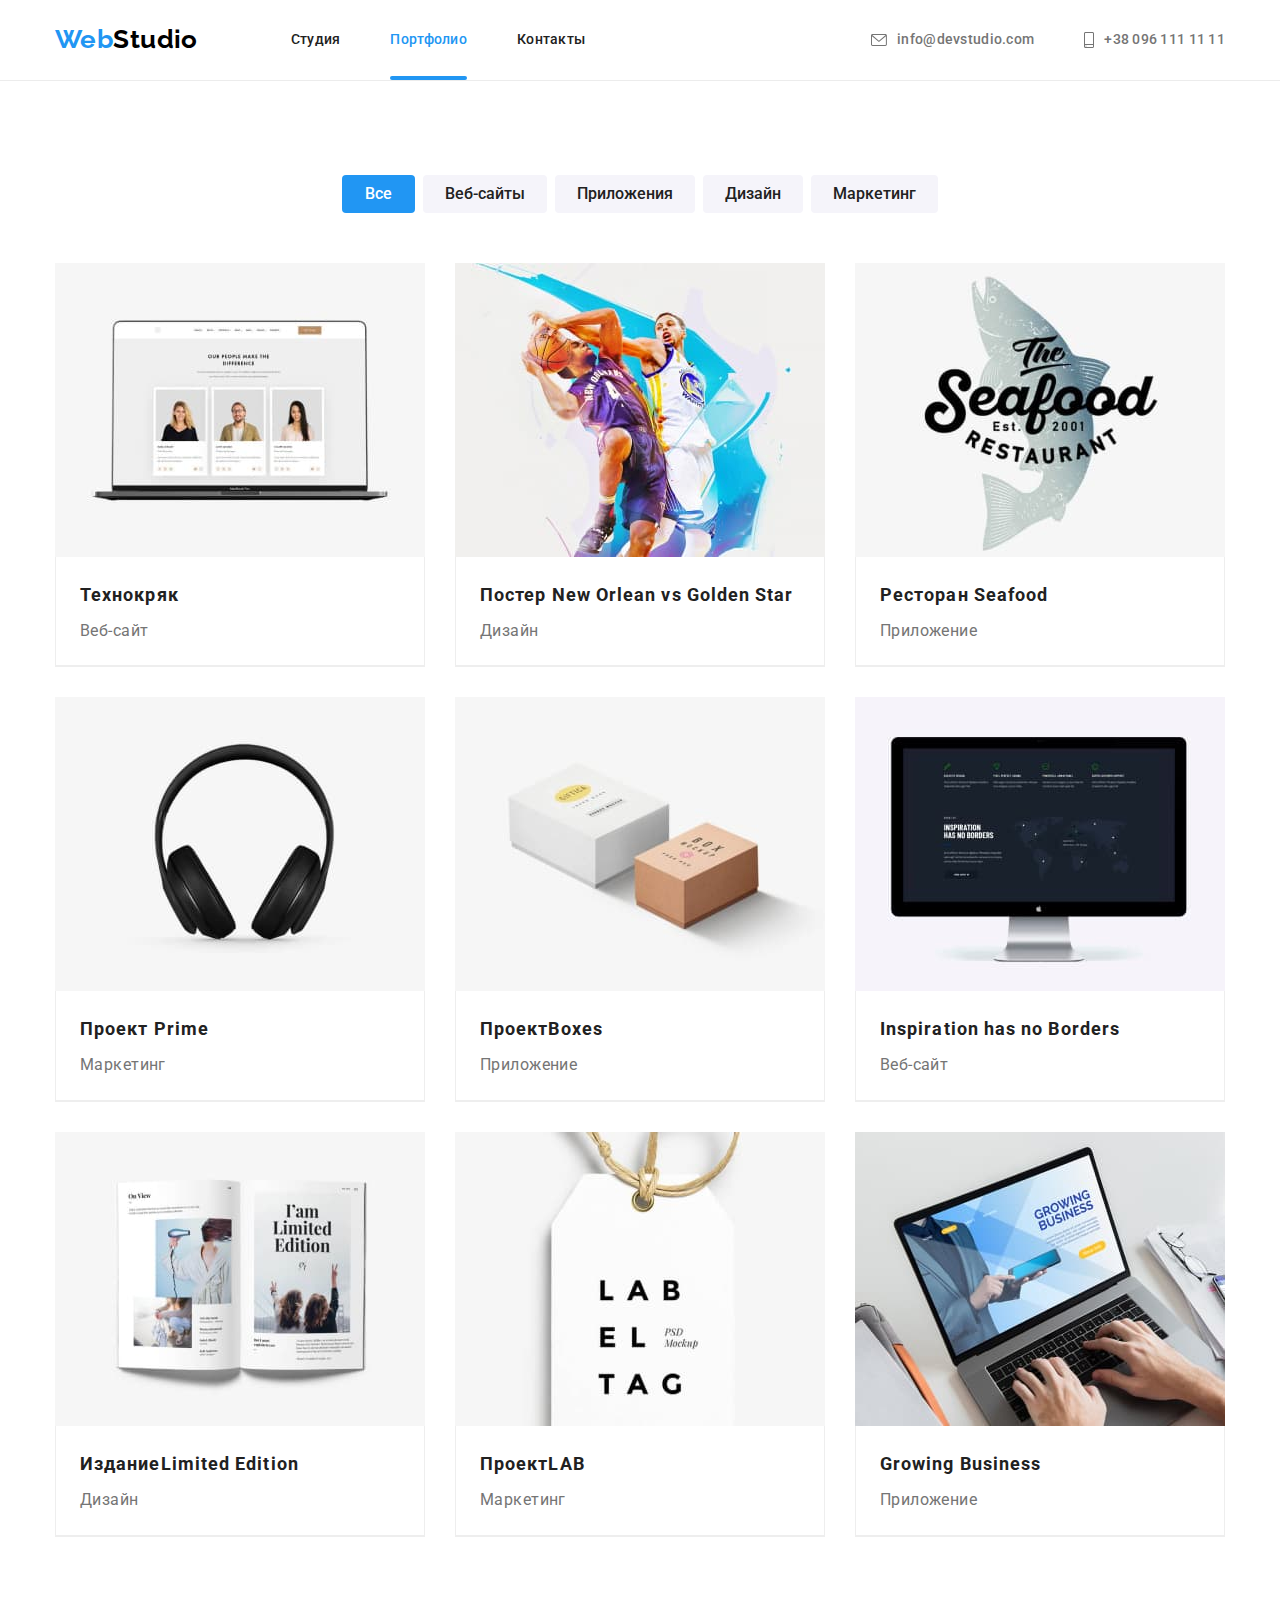
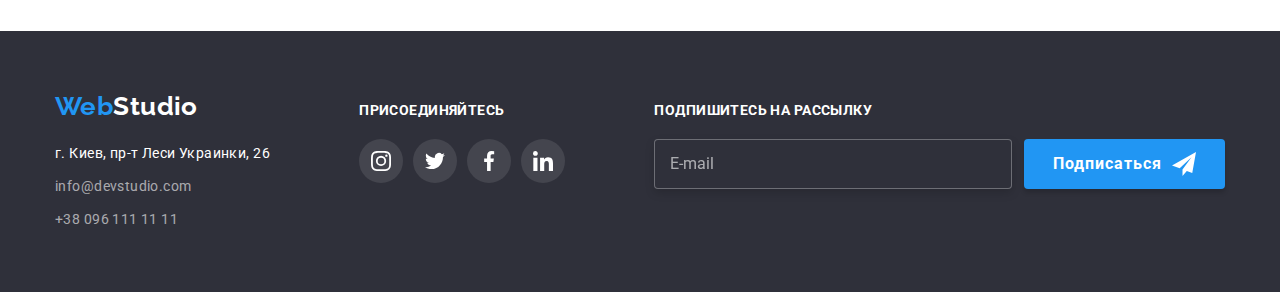
==== commit 43aa038d: "poin4" ====
--- a/portfolio.html
+++ b/portfolio.html
@@ -69,7 +69,7 @@
                 </h1>
                 <ul class="filter-list list">
                     <li class="filter-item">
-                        <button type="button" class="filter-btn btn btn-current color">
+                        <button type="button" class="filter-btn btn btn-current">
                             Все
                         </button>
                     </li>
--- a/css/main.css
+++ b/css/main.css
@@ -24,16 +24,15 @@
 
 .header-main,
 .nav {
-  display: -webkit-box;
-  display: -ms-flexbox;
-  display: flex;
-  -webkit-box-align: center;
-      -ms-flex-align: center;
-          align-items: center;
-}
-
-.header-logo,
-.footer-logo {
+  display: flex;
+  align-items: center;
+}
+
+.header-logo {
+  display: flex;
+  padding-top: 24px;
+  padding-bottom: 24px;
+  color: var(--logo-text-color);
   font-family: 'Raleway', sans-serif;
   font-weight: 700;
   font-size: 26px;
@@ -41,25 +40,12 @@
   text-decoration: none;
 }
 
-.header-logo {
-  display: -webkit-box;
-  display: -ms-flexbox;
-  display: flex;
-  padding-top: 24px;
-  padding-bottom: 24px;
-  color: var(--logo-text-color);
-}
-
 .nav-list {
-  display: -webkit-box;
-  display: -ms-flexbox;
   display: flex;
   margin-left: 93px;
 }
 
 .header-contacts {
-  display: -webkit-box;
-  display: -ms-flexbox;
   display: flex;
   margin-left: auto;
 }
@@ -86,19 +72,14 @@
 
 .nav-link,
 .header-link {
-  display: -webkit-box;
-  display: -ms-flexbox;
-  display: flex;
-  -webkit-box-align: center;
-      -ms-flex-align: center;
-          align-items: center;
+  display: flex;
+  align-items: center;
   padding-top: 32px;
   padding-bottom: 32px;
   font-weight: 500;
   line-height: 1.14;
   letter-spacing: 0.02em;
   text-decoration: none;
-  -webkit-transition: color var(--transition-time) var(--function-time);
   transition: color var(--transition-time) var(--function-time);
 }
 
@@ -116,7 +97,6 @@
   min-height: 600px;
   margin-right: auto;
   margin-left: auto;
-  background-image: -webkit-gradient(linear, left top, right top, from(rgba(47, 48, 58, 0.4)), to(rgba(47, 48, 58, 0.4))), url(../images/bg-hero.jpg);
   background-image: linear-gradient(to right, rgba(47, 48, 58, 0.4), rgba(47, 48, 58, 0.4)), url(../images/bg-hero.jpg);
   background-repeat: no-repeat;
   background-position: center;
@@ -153,44 +133,31 @@
   font-weight: 700;
   line-height: 1.8;
   letter-spacing: 0.06em;
-  -webkit-box-shadow: 0px 4px 4px rgba(0, 0, 0, 0.15);
-          box-shadow: 0px 4px 4px rgba(0, 0, 0, 0.15);
+  box-shadow: 0px 4px 4px rgba(0, 0, 0, 0.15);
   color: var(--main-light-color);
   background-color: var(--accent-color);
-  -webkit-transform: background-color var(--transition-time) var(--function-time);
-          transform: background-color var(--transition-time) var(--function-time);
-}
-
-.hero-btn:hover,
-.hero-btn:focus {
+  transform: background-color var(--transition-time) var(--function-time);
+}
+
+.hero-btn:hover, .hero-btn:focus {
   background-color: var(--hover-btn-color);
 }
 
 .benefits-list {
-  display: -webkit-box;
-  display: -ms-flexbox;
-  display: flex;
-  -ms-flex-wrap: wrap;
-      flex-wrap: wrap;
+  display: flex;
+  flex-wrap: wrap;
   margin: -15px;
 }
 
 .benefits-item {
-  -ms-flex-preferred-size: calc(100% / 4 - var(--item-space-gap));
-      flex-basis: calc(100% / 4 - var(--item-space-gap));
+  flex-basis: calc(100% / 4 - var(--item-space-gap));
   margin: 15px;
 }
 
 .benefits-icon-wrapper {
-  display: -webkit-box;
-  display: -ms-flexbox;
-  display: flex;
-  -webkit-box-pack: center;
-      -ms-flex-pack: center;
-          justify-content: center;
-  -webkit-box-align: center;
-      -ms-flex-align: center;
-          align-items: center;
+  display: flex;
+  justify-content: center;
+  align-items: center;
   margin-bottom: var(--item-space-gap);
   min-width: 270px;
   min-height: 120px;
@@ -211,17 +178,13 @@
 }
 
 .developments-list {
-  display: -webkit-box;
-  display: -ms-flexbox;
-  display: flex;
-  -ms-flex-wrap: wrap;
-      flex-wrap: wrap;
+  display: flex;
+  flex-wrap: wrap;
   margin: -15px;
 }
 
 .developments-item {
-  -ms-flex-preferred-size: calc(100% / 3 - var(--item-space-gap));
-      flex-basis: calc(100% / 3 - var(--item-space-gap));
+  flex-basis: calc(100% / 3 - var(--item-space-gap));
   margin: 15px;
 }
 
@@ -231,15 +194,9 @@
 
 .development-thumb {
   position: relative;
-  display: -webkit-box;
-  display: -ms-flexbox;
-  display: flex;
-  -webkit-box-pack: center;
-      -ms-flex-pack: center;
-          justify-content: center;
-  -webkit-box-align: end;
-      -ms-flex-align: end;
-          align-items: flex-end;
+  display: flex;
+  justify-content: center;
+  align-items: flex-end;
   z-index: 1;
 }
 
@@ -267,23 +224,18 @@
 }
 
 .team-list {
-  display: -webkit-box;
-  display: -ms-flexbox;
-  display: flex;
-  -ms-flex-wrap: wrap;
-      flex-wrap: wrap;
+  display: flex;
+  flex-wrap: wrap;
   margin: -15px;
 }
 
 .team-item {
-  -ms-flex-preferred-size: calc(100% / 4 - var(--item-space-gap));
-      flex-basis: calc(100% / 4 - var(--item-space-gap));
+  flex-basis: calc(100% / 4 - var(--item-space-gap));
   margin: 15px;
   text-align: center;
   overflow: hidden;
   background: #ffffff;
-  -webkit-box-shadow: 0px 1px 3px rgba(0, 0, 0, 0.12), 0px 1px 1px rgba(0, 0, 0, 0.14), 0px 2px 1px rgba(0, 0, 0, 0.2);
-          box-shadow: 0px 1px 3px rgba(0, 0, 0, 0.12), 0px 1px 1px rgba(0, 0, 0, 0.14), 0px 2px 1px rgba(0, 0, 0, 0.2);
+  box-shadow: 0px 1px 3px rgba(0, 0, 0, 0.12), 0px 1px 1px rgba(0, 0, 0, 0.14), 0px 2px 1px rgba(0, 0, 0, 0.2);
   border-radius: 0px 0px 4px 4px;
 }
 
@@ -295,52 +247,40 @@
   padding: var(--item-space-gap) 32px;
 }
 
-.team-positions,
 .team-name {
   line-height: 1.18;
   font-size: 16px;
-}
-
-.team-name {
   margin-bottom: 10px;
   font-weight: 500;
 }
 
 .team-positions {
+  line-height: 1.18;
+  font-size: 16px;
   margin-bottom: 16px;
+}
+
+.team-icon-list {
+  display: flex;
+  list-style: none;
 }
 
 .team-icon-list .team-icon-item + .team-icon-item {
   margin-left: 10px;
 }
 
-.team-icon-list {
-  display: -webkit-box;
-  display: -ms-flexbox;
-  display: flex;
-  list-style: none;
-}
-
 .team-link {
-  display: -webkit-box;
-  display: -ms-flexbox;
-  display: flex;
-  -webkit-box-pack: center;
-      -ms-flex-pack: center;
-          justify-content: center;
-  -webkit-box-align: center;
-      -ms-flex-align: center;
-          align-items: center;
+  display: flex;
+  justify-content: center;
+  align-items: center;
   min-width: 44px;
   min-height: 44px;
   border-radius: 50%;
   color: var(--first-icon-color);
-  -webkit-transition: background-color var(--transition-time) var(--function-time), color var(--transition-time) var(--function-time);
   transition: background-color var(--transition-time) var(--function-time), color var(--transition-time) var(--function-time);
 }
 
-.team-link:hover,
-.team-link:focus {
+.team-link:hover, .team-link:focus {
   background-color: var(--accent-color);
   color: var(--main-light-color);
 }
@@ -356,7 +296,6 @@
   height: 100vh;
   z-index: 2;
   background: rgba(0, 0, 0, 0.2);
-  -webkit-transition: opacity var(--transition-time) var(--function-time), visibility var(--transition-time) var(--function-time);
   transition: opacity var(--transition-time) var(--function-time), visibility var(--transition-time) var(--function-time);
 }
 
@@ -367,38 +306,28 @@
 }
 
 .backdrop.is-hidden .modal {
-  -webkit-transform: translate(-50%, -50%) rotate(60deg) scale(1.2);
-          transform: translate(-50%, -50%) rotate(60deg) scale(1.2);
+  transform: translate(-50%, -50%) rotate(60deg) scale(1.2);
 }
 
 .modal {
   position: absolute;
   top: 50%;
   left: 50%;
-  -webkit-transform: translate(-50%, -50%) rotate(0) scale(1);
-          transform: translate(-50%, -50%) rotate(0) scale(1);
-  -webkit-transition: var(--transition-time) var(--function-time);
+  transform: translate(-50%, -50%) rotate(0) scale(1);
   transition: var(--transition-time) var(--function-time);
   padding: 40px;
   min-width: 528px;
   min-height: 581px;
   background: var(--main-light-color);
-  -webkit-box-shadow: 0px 1px 3px rgba(0, 0, 0, 0.12), 0px 1px 1px rgba(0, 0, 0, 0.14), 0px 2px 1px rgba(0, 0, 0, 0.2);
-          box-shadow: 0px 1px 3px rgba(0, 0, 0, 0.12), 0px 1px 1px rgba(0, 0, 0, 0.14), 0px 2px 1px rgba(0, 0, 0, 0.2);
+  box-shadow: 0px 1px 3px rgba(0, 0, 0, 0.12), 0px 1px 1px rgba(0, 0, 0, 0.14), 0px 2px 1px rgba(0, 0, 0, 0.2);
   border-radius: 4px;
 }
 
 .modal-btn {
   position: absolute;
-  display: -webkit-box;
-  display: -ms-flexbox;
-  display: flex;
-  -webkit-box-pack: center;
-      -ms-flex-pack: center;
-          justify-content: center;
-  -webkit-box-align: center;
-      -ms-flex-align: center;
-          align-items: center;
+  display: flex;
+  justify-content: center;
+  align-items: center;
   top: 8px;
   right: 8px;
   min-width: 30px;
@@ -408,12 +337,10 @@
   border: 1px solid rgba(0, 0, 0, 0.1);
   border-radius: 50%;
   cursor: pointer;
-  -webkit-transition: color var(--transition-time) var(--function-time);
   transition: color var(--transition-time) var(--function-time);
 }
 
-.modal-btn:hover,
-.modal-btn:focus {
+.modal-btn:hover, .modal-btn:focus {
   color: var(--hover-btn-color);
 }
 
@@ -422,16 +349,9 @@
 }
 
 .modal-form {
-  display: -webkit-box;
-  display: -ms-flexbox;
-  display: flex;
-  -webkit-box-orient: vertical;
-  -webkit-box-direction: normal;
-      -ms-flex-direction: column;
-          flex-direction: column;
-  -webkit-box-align: center;
-      -ms-flex-align: center;
-          align-items: center;
+  display: flex;
+  flex-direction: column;
+  align-items: center;
 }
 
 .modal-form-list {
@@ -449,16 +369,9 @@
 
 .modal-form-item {
   position: relative;
-  display: -webkit-box;
-  display: -ms-flexbox;
-  display: flex;
-  -webkit-box-orient: vertical;
-  -webkit-box-direction: normal;
-      -ms-flex-direction: column;
-          flex-direction: column;
-  -webkit-box-pack: center;
-      -ms-flex-pack: center;
-          justify-content: center;
+  display: flex;
+  flex-direction: column;
+  justify-content: center;
   color: var(--title-text-color);
 }
 
@@ -466,28 +379,23 @@
   margin-bottom: 10px;
 }
 
-.modal-form-input.padding-left {
-  padding-left: 42px;
+.modal-form-item:nth-child(4) {
+  margin-bottom: 20px;
 }
 
 .modal-form-input {
   border: 1px solid rgba(33, 33, 33, 0.2);
   border-radius: 4px;
   padding: 11px 12px;
-  -webkit-transition: color var(--transition-time) var(--function-time), border-color var(--transition-time) var(--function-time);
   transition: color var(--transition-time) var(--function-time), border-color var(--transition-time) var(--function-time);
   outline: none;
 }
 
-.modal-form-input:focus ~ .modal-form-icon,
-.modal-form-input:hover ~ .modal-form-icon {
-  color: var(--accent-color);
-}
-
-.modal-form-input:focus,
-.modal-form-input:hover,
-.modal-form-textarea:focus,
-.modal-form-textarea:hover {
+.modal-form-input.padding-left {
+  padding-left: 42px;
+}
+
+.modal-form-input:focus, .modal-form-input:hover {
   border-color: var(--accent-color);
 }
 
@@ -496,12 +404,12 @@
   position: absolute;
   top: 50%;
   left: 12px;
-  -webkit-transition: color var(--transition-time) var(--function-time);
   transition: color var(--transition-time) var(--function-time);
 }
 
-.modal-form-item:nth-child(4) {
-  margin-bottom: 20px;
+.modal-form-input:focus ~ .modal-form-icon,
+.modal-form-input:hover ~ .modal-form-icon {
+  color: var(--accent-color);
 }
 
 .modal-form-label {
@@ -518,39 +426,12 @@
   min-height: 120px;
   border: 1px solid rgba(33, 33, 33, 0.2);
   border-radius: 4px;
-  -webkit-transition: border-color var(--transition-time) var(--function-time);
   transition: border-color var(--transition-time) var(--function-time);
   outline: none;
 }
 
-.modal-form-textarea::-webkit-input-placeholder {
-  font-family: Roboto;
-  font-style: inherit;
-  font-weight: 400;
-  font-size: 14px;
-  line-height: 1.14;
-  letter-spacing: 0.01em;
-  color: rgba(117, 117, 117, 0.5);
-}
-
-.modal-form-textarea:-ms-input-placeholder {
-  font-family: Roboto;
-  font-style: inherit;
-  font-weight: 400;
-  font-size: 14px;
-  line-height: 1.14;
-  letter-spacing: 0.01em;
-  color: rgba(117, 117, 117, 0.5);
-}
-
-.modal-form-textarea::-ms-input-placeholder {
-  font-family: Roboto;
-  font-style: inherit;
-  font-weight: 400;
-  font-size: 14px;
-  line-height: 1.14;
-  letter-spacing: 0.01em;
-  color: rgba(117, 117, 117, 0.5);
+.modal-form-textarea:focus, .modal-form-textarea:hover {
+  border-color: var(--accent-color);
 }
 
 .modal-form-textarea::placeholder {
@@ -564,15 +445,9 @@
 }
 
 .modal-checkbox-label {
-  display: -webkit-box;
-  display: -ms-flexbox;
-  display: flex;
-  -webkit-box-align: center;
-      -ms-flex-align: center;
-          align-items: center;
-  -webkit-box-pack: center;
-      -ms-flex-pack: center;
-          justify-content: center;
+  display: flex;
+  align-items: center;
+  justify-content: center;
   font-family: Roboto;
   font-style: normal;
   font-weight: 400;
@@ -602,7 +477,6 @@
   margin-right: 7px;
   border: 2px solid var(--title-text-color);
   border-radius: 2px;
-  -webkit-transition: border-color var(--transition-time) var(--function-time);
   transition: border-color var(--transition-time) var(--function-time);
 }
 
@@ -630,17 +504,12 @@
   color: var(--main-light-color);
   border: 1px solid transparent;
   cursor: pointer;
-  -webkit-transition: background-color var(--transition-time) var(--function-time), -webkit-box-shadow var(--transition-time) var(--function-time);
-  transition: background-color var(--transition-time) var(--function-time), -webkit-box-shadow var(--transition-time) var(--function-time);
   transition: background-color var(--transition-time) var(--function-time), box-shadow var(--transition-time) var(--function-time);
-  transition: background-color var(--transition-time) var(--function-time), box-shadow var(--transition-time) var(--function-time), -webkit-box-shadow var(--transition-time) var(--function-time);
-}
-
-.modal-form-btn:hover,
-.modal-form-btn:focus {
+}
+
+.modal-form-btn:hover, .modal-form-btn:focus {
   background-color: var(--hover-btn-color);
-  -webkit-box-shadow: 0px 4px 4px rgba(0, 0, 0, 0.15);
-          box-shadow: 0px 4px 4px rgba(0, 0, 0, 0.15);
+  box-shadow: 0px 4px 4px rgba(0, 0, 0, 0.15);
 }
 
 .clients-title {
@@ -648,41 +517,29 @@
 }
 
 .clients-list {
-  display: -webkit-box;
-  display: -ms-flexbox;
-  display: flex;
-  -ms-flex-wrap: wrap;
-      flex-wrap: wrap;
+  display: flex;
+  flex-wrap: wrap;
   margin: -15px;
 }
 
 .clients-item {
-  -ms-flex-preferred-size: calc(100% / 6 - 30px);
-      flex-basis: calc(100% / 6 - 30px);
+  flex-basis: calc(100% / 6 - 30px);
   margin: 15px;
 }
 
 .clients-link {
-  display: -webkit-box;
-  display: -ms-flexbox;
-  display: flex;
-  -webkit-box-pack: center;
-      -ms-flex-pack: center;
-          justify-content: center;
-  -webkit-box-align: center;
-      -ms-flex-align: center;
-          align-items: center;
+  display: flex;
+  justify-content: center;
+  align-items: center;
   min-width: 170px;
   min-height: 92px;
   border: 1px solid var(--first-icon-color);
   border-radius: 4px;
   color: var(--first-icon-color);
-  -webkit-transition: border-color var(--transition-time) var(--function-time), color var(--transition-time) var(--function-time);
   transition: border-color var(--transition-time) var(--function-time), color var(--transition-time) var(--function-time);
 }
 
-.clients-link:hover,
-.clients-link:focus {
+.clients-link:hover, .clients-link:focus {
   border: 1px solid var(--accent-color);
   color: var(--accent-color);
 }
@@ -692,15 +549,9 @@
 }
 
 .filter-list {
-  display: -webkit-box;
-  display: -ms-flexbox;
-  display: flex;
-  -webkit-box-align: center;
-      -ms-flex-align: center;
-          align-items: center;
-  -webkit-box-pack: center;
-      -ms-flex-pack: center;
-          justify-content: center;
+  display: flex;
+  align-items: center;
+  justify-content: center;
   margin-bottom: 50px;
 }
 
@@ -715,18 +566,13 @@
   background: var(--first-btn-color);
   line-height: 1.6;
   font-weight: 500;
-  -webkit-transition: background-color var(--transition-time) var(--function-time), color var(--transition-time) var(--function-time), -webkit-box-shadow var(--transition-time) var(--function-time);
-  transition: background-color var(--transition-time) var(--function-time), color var(--transition-time) var(--function-time), -webkit-box-shadow var(--transition-time) var(--function-time);
   transition: background-color var(--transition-time) var(--function-time), color var(--transition-time) var(--function-time), box-shadow var(--transition-time) var(--function-time);
-  transition: background-color var(--transition-time) var(--function-time), color var(--transition-time) var(--function-time), box-shadow var(--transition-time) var(--function-time), -webkit-box-shadow var(--transition-time) var(--function-time);
-}
-
-.filter-btn:hover,
-.filter-btn:focus {
+}
+
+.filter-btn:hover, .filter-btn:focus {
   color: var(--main-light-color);
   background-color: var(--accent-color);
-  -webkit-box-shadow: 0px 3px 1px rgba(0, 0, 0, 0.1), 0px 1px 2px rgba(0, 0, 0, 0.08), 0px 2px 2px rgba(0, 0, 0, 0.12);
-          box-shadow: 0px 3px 1px rgba(0, 0, 0, 0.1), 0px 1px 2px rgba(0, 0, 0, 0.08), 0px 2px 2px rgba(0, 0, 0, 0.12);
+  box-shadow: 0px 3px 1px rgba(0, 0, 0, 0.1), 0px 1px 2px rgba(0, 0, 0, 0.08), 0px 2px 2px rgba(0, 0, 0, 0.12);
 }
 
 .btn-current {
@@ -735,68 +581,44 @@
 }
 
 .portfolio-list {
-  display: -webkit-box;
-  display: -ms-flexbox;
-  display: flex;
-  -ms-flex-wrap: wrap;
-      flex-wrap: wrap;
+  display: flex;
+  flex-wrap: wrap;
   margin: -15px;
   background: var(--main-light-color);
 }
 
 .portfolio-item {
-  -ms-flex-preferred-size: calc(100% / 3 - var(--item-space-gap));
-      flex-basis: calc(100% / 3 - var(--item-space-gap));
+  flex-basis: calc(100% / 3 - var(--item-space-gap));
   margin: 15px;
   border-bottom: 1px solid var(--border-line-color);
-  -webkit-transition: -webkit-box-shadow var(--transition-time) var(--function-time);
-  transition: -webkit-box-shadow var(--transition-time) var(--function-time);
   transition: box-shadow var(--transition-time) var(--function-time);
-  transition: box-shadow var(--transition-time) var(--function-time), -webkit-box-shadow var(--transition-time) var(--function-time);
-}
-
-.portfolio-link:focus,
-.portfolio-link:hover {
-  -webkit-box-shadow: 0px 1px 1px rgba(0, 0, 0, 0.12), 0px 4px 4px rgba(0, 0, 0, 0.06), 1px 4px 6px rgba(0, 0, 0, 0.16);
-          box-shadow: 0px 1px 1px rgba(0, 0, 0, 0.12), 0px 4px 4px rgba(0, 0, 0, 0.06), 1px 4px 6px rgba(0, 0, 0, 0.16);
 }
 
 .portfolio-thumb {
   position: relative;
-  display: -webkit-box;
-  display: -ms-flexbox;
-  display: flex;
-  -webkit-box-pack: center;
-      -ms-flex-pack: center;
-          justify-content: center;
-  -webkit-box-align: center;
-      -ms-flex-align: center;
-          align-items: center;
+  display: flex;
+  justify-content: center;
+  align-items: center;
   overflow: hidden;
 }
 
 .portfolio-overlay {
   position: absolute;
-  display: -webkit-box;
-  display: -ms-flexbox;
-  display: flex;
-  -webkit-box-pack: center;
-      -ms-flex-pack: center;
-          justify-content: center;
-  -webkit-box-align: center;
-      -ms-flex-align: center;
-          align-items: center;
+  display: flex;
+  justify-content: center;
+  align-items: center;
   width: 100%;
   height: 100%;
   font-size: 18px;
   line-height: 1.55;
   background: var(--thumb-hover-color);
-  -webkit-transform: translateY(120%);
-          transform: translateY(120%);
-  -webkit-transition: -webkit-transform var(--transition-time) var(--function-time);
-  transition: -webkit-transform var(--transition-time) var(--function-time);
+  transform: translateY(120%);
   transition: transform var(--transition-time) var(--function-time);
-  transition: transform var(--transition-time) var(--function-time), -webkit-transform var(--transition-time) var(--function-time);
+}
+
+.portfolio-link:hover .portfolio-overlay,
+.portfolio-link:focus .portfolio-overlay {
+  transform: translateY(0);
 }
 
 .portfolio-text {
@@ -808,12 +630,6 @@
   color: var(--main-light-color);
 }
 
-.portfolio-link:hover .portfolio-overlay,
-.portfolio-link:focus .portfolio-overlay {
-  -webkit-transform: translateY(0);
-          transform: translateY(0);
-}
-
 .portfilio-content {
   padding: 20px 24px;
   border-bottom: 1px solid var(--border-line-color);
@@ -826,6 +642,10 @@
   text-decoration: none;
   font-style: inherit;
   color: inherit;
+}
+
+.portfolio-link:focus, .portfolio-link:hover {
+  box-shadow: 0px 1px 1px rgba(0, 0, 0, 0.12), 0px 4px 4px rgba(0, 0, 0, 0.06), 1px 4px 6px rgba(0, 0, 0, 0.16);
 }
 
 .portfolio-subtitle {
@@ -874,57 +694,49 @@
 }
 
 .footer-main {
-  display: -webkit-box;
-  display: -ms-flexbox;
-  display: flex;
-  -webkit-box-align: baseline;
-      -ms-flex-align: baseline;
-          align-items: baseline;
-  -webkit-box-pack: justify;
-      -ms-flex-pack: justify;
-          justify-content: space-between;
+  display: flex;
+  align-items: baseline;
+  justify-content: space-between;
 }
 
 .footer-logo {
+  display: inline-block;
+  font-style: inherit;
+  font-family: 'Raleway', sans-serif;
+  font-weight: 700;
+  font-size: 26px;
+  line-height: 1.2;
+  text-decoration: none;
   margin-bottom: 20px;
-}
-
-.address-link {
-  color: var(--address-main-color);
-}
-
-.footer-logo,
-.address-link.map {
-  color: var(--main-light-color);
-}
-
-.footer-logo,
-.address-link,
+  color: var(--main-light-color);
+}
+
 .footer-address {
-  display: -webkit-box;
-  display: -ms-flexbox;
   display: flex;
   text-decoration: none;
   font-style: inherit;
 }
 
+.footer-join {
+  min-width: 206px;
+}
+
+.address-link.map {
+  color: var(--main-light-color);
+}
+
 .address-link {
-  -webkit-transition: color var(--transition-time) var(--function-time);
+  display: flex;
+  text-decoration: none;
+  font-style: inherit;
   transition: color var(--transition-time) var(--function-time);
-}
-
-.footer-logo {
-  display: inline-block;
+  color: var(--address-main-color);
 }
 
 .address-item:not(:last-child) {
   margin-bottom: 9px;
 }
 
-.footer-join {
-  min-width: 206px;
-}
-
 .join-text {
   margin-bottom: 20px;
   color: var(--main-light-color);
@@ -934,8 +746,6 @@
 }
 
 .join-list {
-  display: -webkit-box;
-  display: -ms-flexbox;
   display: flex;
 }
 
@@ -944,26 +754,18 @@
 }
 
 .join-link {
-  display: -webkit-box;
-  display: -ms-flexbox;
-  display: flex;
-  -webkit-box-pack: center;
-      -ms-flex-pack: center;
-          justify-content: center;
-  -webkit-box-align: center;
-      -ms-flex-align: center;
-          align-items: center;
+  display: flex;
+  justify-content: center;
+  align-items: center;
   min-width: 44px;
   min-height: 44px;
   border-radius: 50%;
   background: var(--background-icon-color);
   color: var(--main-light-color);
-  -webkit-transition: background-color var(--transition-time) var(--function-time);
   transition: background-color var(--transition-time) var(--function-time);
 }
 
-.join-link:hover,
-.join-link:focus {
+.join-link:hover, .join-link:focus {
   background-color: var(--accent-color);
 }
 
@@ -972,13 +774,8 @@
 }
 
 .footer-subscribe {
-  display: -webkit-box;
-  display: -ms-flexbox;
-  display: flex;
-  -webkit-box-orient: vertical;
-  -webkit-box-direction: normal;
-      -ms-flex-direction: column;
-          flex-direction: column;
+  display: flex;
+  flex-direction: column;
 }
 
 .footer-subscribe-text {
@@ -990,11 +787,12 @@
 }
 
 .footer-subscribe-list {
-  display: -webkit-box;
-  display: -ms-flexbox;
-  display: flex;
-  -ms-flex-wrap: wrap;
-      flex-wrap: wrap;
+  display: flex;
+  flex-wrap: wrap;
+}
+
+.footer-subscribe-list .footer-subscribe-item + .footer-subscribe-item {
+  margin-left: 12px;
 }
 
 .footer-subscribe-input {
@@ -1004,33 +802,13 @@
   color: var(--main-light-color);
   background-color: var(--primary-bg-color);
   border: 1px solid rgba(255, 255, 255, 0.3);
-  -webkit-filter: drop-shadow(0px 4px 4px rgba(0, 0, 0, 0.15));
-          filter: drop-shadow(0px 4px 4px rgba(0, 0, 0, 0.15));
+  filter: drop-shadow(0px 4px 4px rgba(0, 0, 0, 0.15));
   border-radius: 4px;
   outline: none;
 }
 
-.footer-subscribe-input:focus,
-.footer-subscribe-input:hover {
+.footer-subscribe-input:focus, .footer-subscribe-input:hover {
   border-color: var(--accent-color);
-}
-
-.footer-subscribe-input::-webkit-input-placeholder {
-  font-size: 16px;
-  line-height: 1.25;
-  color: rgba(255, 255, 255, 0.6);
-}
-
-.footer-subscribe-input:-ms-input-placeholder {
-  font-size: 16px;
-  line-height: 1.25;
-  color: rgba(255, 255, 255, 0.6);
-}
-
-.footer-subscribe-input::-ms-input-placeholder {
-  font-size: 16px;
-  line-height: 1.25;
-  color: rgba(255, 255, 255, 0.6);
 }
 
 .footer-subscribe-input::placeholder {
@@ -1039,17 +817,9 @@
   color: rgba(255, 255, 255, 0.6);
 }
 
-.footer-subscribe-list .footer-subscribe-item + .footer-subscribe-item {
-  margin-left: 12px;
-}
-
 .footer-subscribe-btn {
-  display: -webkit-box;
-  display: -ms-flexbox;
-  display: flex;
-  -webkit-box-align: center;
-      -ms-flex-align: center;
-          align-items: center;
+  display: flex;
+  align-items: center;
   padding: 10px 28px;
   min-width: 200px;
   max-height: 50px;
@@ -1059,22 +829,16 @@
   letter-spacing: 0.06em;
   color: var(--main-light-color);
   background: var(--accent-color);
-  -webkit-box-shadow: 0px 4px 4px rgba(0, 0, 0, 0.15);
-          box-shadow: 0px 4px 4px rgba(0, 0, 0, 0.15);
+  box-shadow: 0px 4px 4px rgba(0, 0, 0, 0.15);
   border-radius: 4px;
   border: 1px solid transparent;
   cursor: pointer;
-  -webkit-transition: background-color var(--transition-time) var(--function-time), -webkit-box-shadow var(--transition-time) var(--function-time);
-  transition: background-color var(--transition-time) var(--function-time), -webkit-box-shadow var(--transition-time) var(--function-time);
   transition: background-color var(--transition-time) var(--function-time), box-shadow var(--transition-time) var(--function-time);
-  transition: background-color var(--transition-time) var(--function-time), box-shadow var(--transition-time) var(--function-time), -webkit-box-shadow var(--transition-time) var(--function-time);
-}
-
-.footer-subscribe-btn:hover,
-.footer-subscribe-btn:focus {
+}
+
+.footer-subscribe-btn:hover, .footer-subscribe-btn:focus {
   background-color: var(--hover-btn-color);
-  -webkit-box-shadow: 0px 4px 4px rgba(0, 0, 0, 0.15);
-          box-shadow: 0px 4px 4px rgba(0, 0, 0, 0.15);
+  box-shadow: 0px 4px 4px rgba(0, 0, 0, 0.15);
 }
 
 .footer-subscribe-icon {
@@ -1083,15 +847,15 @@
 }
 
 html {
-  -webkit-box-sizing: border-box;
-          box-sizing: border-box;
-}
-
-*,
-*::before,
-*::after {
-  -webkit-box-sizing: inherit;
-          box-sizing: inherit;
+  box-sizing: border-box;
+}
+
+* {
+  box-sizing: inherit;
+}
+
+*::before, *::after {
+  box-sizing: inherit;
 }
 
 h1,
@@ -1158,8 +922,7 @@
   border: 0;
   padding: 0;
   clip: rect(0 0 0 0);
-  -webkit-clip-path: inset(50%);
-          clip-path: inset(50%);
+  clip-path: inset(50%);
   margin: -1px;
 }
 /*# sourceMappingURL=main.css.map */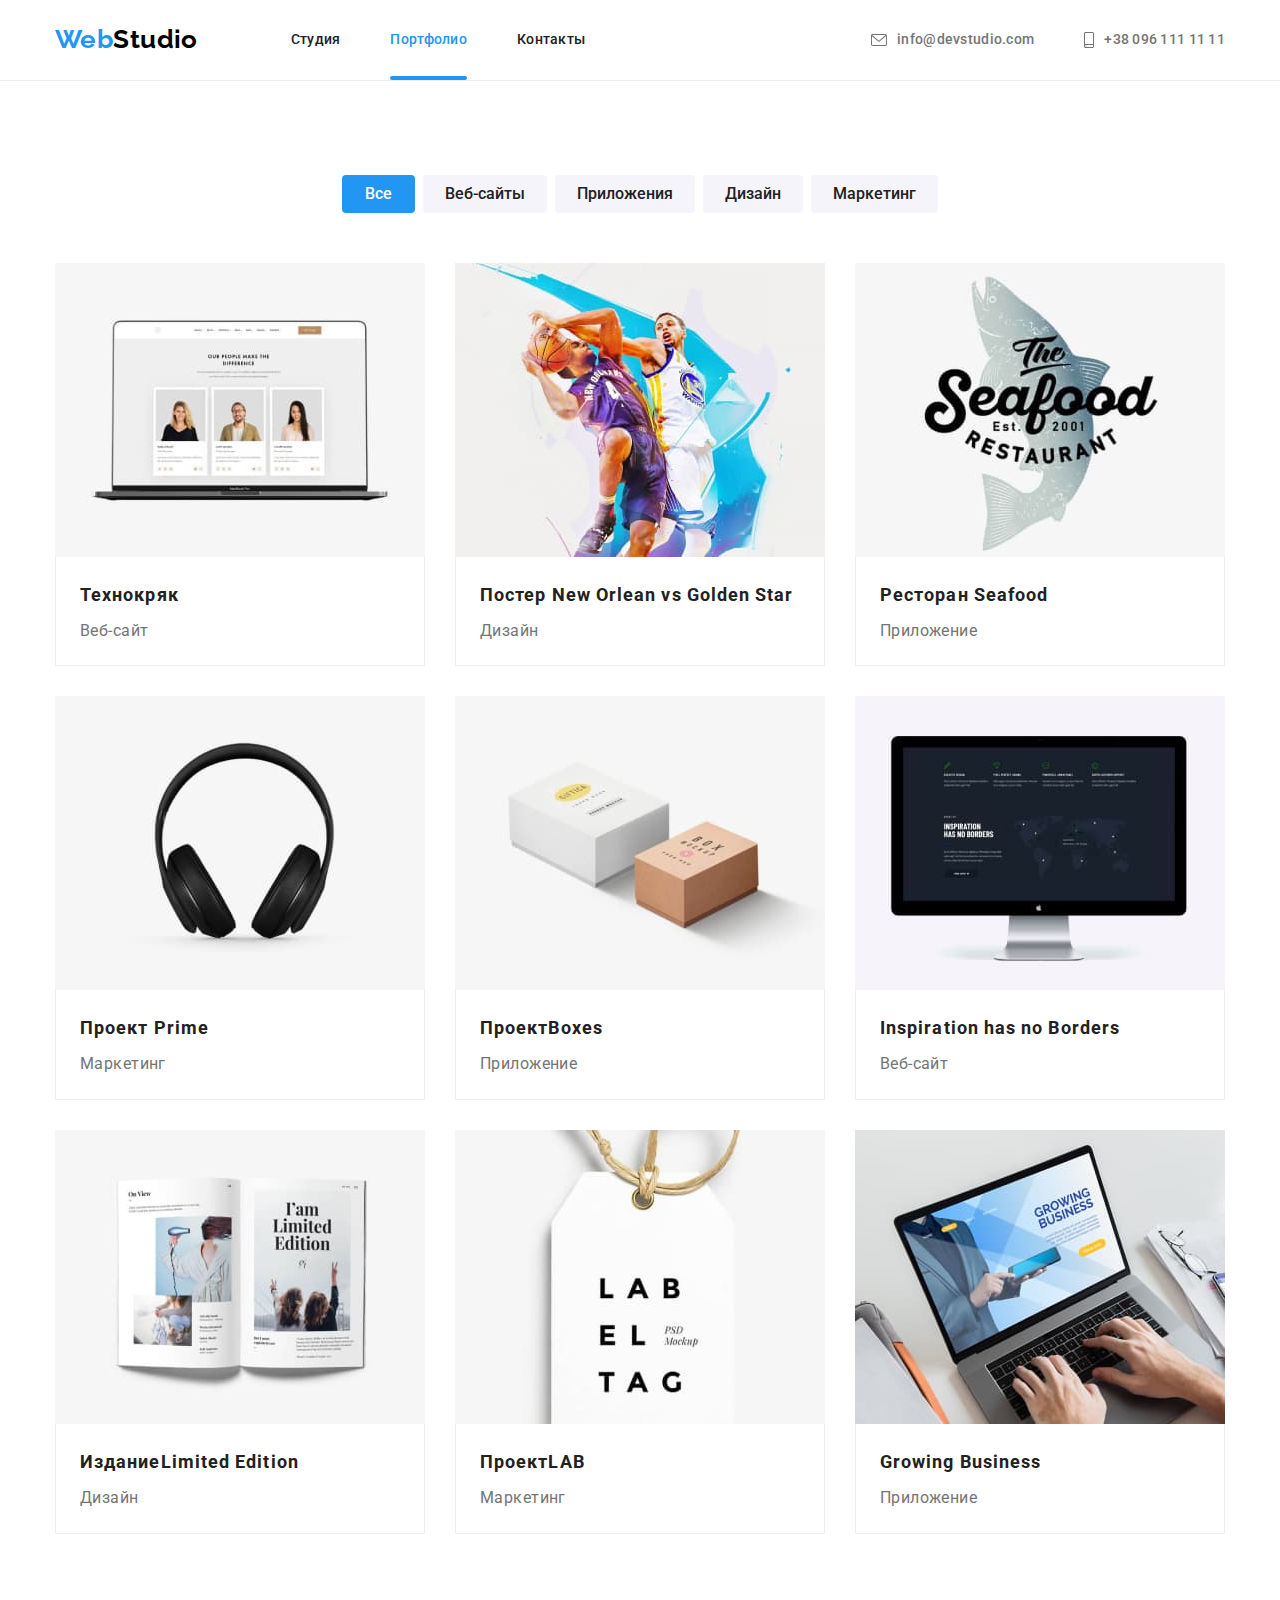
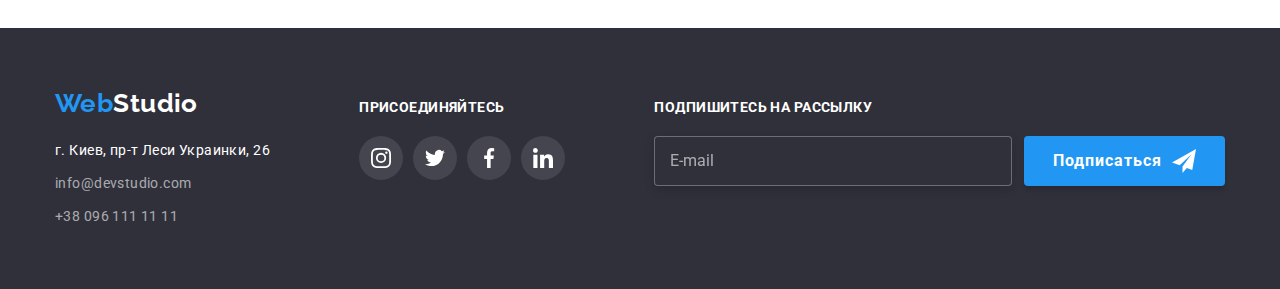
==== commit 51717caa: "point6" ====
--- a/portfolio.html
+++ b/portfolio.html
@@ -16,42 +16,42 @@
     <header class="header">
         <div class="container header-main">
             <nav class="nav">
-                <a class="header-logo" lang="en" href="#">
-                    <span class="logo-part" lang="en">Web</span>Studio
+                <a class="logo header__logo" lang="en" href="#">
+                    <span class="logo__part" lang="en">Web</span>Studio
                 </a>
-                <ul class="nav-list list">
-                    <li class="nav-item">
-                        <a class="nav-link color" href="./index.html">
+                <ul class="nav__list list">
+                    <li class="nav__item">
+                        <a class="nav__link color" href="./index.html">
                             Студия
                         </a>
                     </li>
 
-                    <li class="nav-item">
-                        <a class="nav-link color current" href="./portfolio.html">
+                    <li class="nav__item">
+                        <a class="nav__link color current" href="./portfolio.html">
                             Портфолио
                         </a>
                     </li>
 
-                    <li class="nav-item">
-                        <a class="nav-link color" href="#">
+                    <li class="nav__item">
+                        <a class="nav__link color" href="#">
                             Контакты
                         </a>
                     </li>
                 </ul>
             </nav>
-            <ul class="header-contacts list">
-                <li class="header-item">
-                    <a class="header-link contact" href="mailto:info@devstudio.com">
-                        <svg class="header-icon" width="16" height="12">
+            <ul class="contacts list">
+                <li class="contacts__item">
+                    <a class="contacts__link contact" href="mailto:info@devstudio.com">
+                        <svg class="contacts__icon" width="16" height="12">
                             <use href="./images/svg/sprite.svg#letter"></use>
                         </svg>
                         info@devstudio.com
                     </a>
                 </li>
 
-                <li class="header-item">
-                    <a class="header-link contact" href="tel:+380961111111">
-                        <svg class="header-icon" width="10" height="16">
+                <li class="contacts__item">
+                    <a class="contacts__link contact" href="tel:+380961111111">
+                        <svg class="contacts__icon" width="10" height="16">
                             <use href="./images/svg/sprite.svg#smartphone"></use>
                         </svg>
                         +38 096 111 11 11
@@ -67,40 +67,40 @@
                 <h1 class="visually-hidden" lang="en">
                     Catalog
                 </h1>
-                <ul class="filter-list list">
-                    <li class="filter-item">
-                        <button type="button" class="filter-btn btn btn-current">
+                <ul class="filter list">
+                    <li class="filter__item">
+                        <button type="button" class="filter__btn btn btn--current">
                             Все
                         </button>
                     </li>
                 
-                    <li class="filter-item">
-                        <button type="button" class="filter-btn btn color">
+                    <li class="filter__item">
+                        <button type="button" class="filter__btn btn color">
                             Веб-сайты
                         </button>
                     </li>
                 
-                    <li class="filter-item">
-                        <button type="button" class="filter-btn btn color">
+                    <li class="filter__item">
+                        <button type="button" class="filter__btn btn color">
                             Приложения
                         </button>
                     </li>
                 
-                    <li class="filter-item">
-                        <button type="button" class="filter-btn btn color">
+                    <li class="filter__item">
+                        <button type="button" class="filter__btn btn color">
                             Дизайн
                         </button>
                     </li>
                 
-                    <li class="filter-item">
-                        <button type="button" class="filter-btn btn color">
+                    <li class="filter__item">
+                        <button type="button" class="filter__btn btn color">
                             Маркетинг
                         </button>
                     </li>
                 </ul>
                 
-                <ul class="portfolio-list list">
-                    <li class="portfolio-item">
+                <ul class="card-set list">
+                    <li class="card-set__item">
                         <a class="portfolio-link" href="">
                             <div class="portfolio-thumb">
                                 <img class="portfolio-img" src="./images/portfolio/catalog_img1.jpg" alt="страница_веб-сайта" width="370">
@@ -118,7 +118,7 @@
                         </a>
                     </li>
                 
-                    <li class="portfolio-item">
+                    <li class="card-set__item">
                         <a class="portfolio-link" href="">
                             <div class="portfolio-thumb">
                                 <img class="portfolio-img" src="./images/portfolio/catalog_img2.jpg" alt="страница_веб-сайта" width="370">
@@ -136,7 +136,7 @@
                         </a>
                     </li>
                 
-                    <li class="portfolio-item">
+                    <li class="card-set__item">
                         <a class="portfolio-link" href="">
                             <div class="portfolio-thumb">
                                 <img class="portfolio-img" src="./images/portfolio/catalog_img3.jpg" alt="страница_веб-сайта" width="370">
@@ -154,7 +154,7 @@
                         </a>
                     </li>
                 
-                    <li class="portfolio-item">
+                    <li class="card-set__item">
                         <a class="portfolio-link" href="">
                             <div class="portfolio-thumb">
                                 <img class="portfolio-img" src="./images/portfolio/catalog_img4.jpg" alt="страница_веб-сайта" width="370">
@@ -172,7 +172,7 @@
                         </a>
                     </li>
                 
-                    <li class="portfolio-item">
+                    <li class="card-set__item">
                         <a class="portfolio-link" href="">
                             <div class="portfolio-thumb">
                                 <img class="portfolio-img" src="./images/portfolio/catalog_img5.jpg" alt="страница_веб-сайта" width="370">
@@ -190,7 +190,7 @@
                         </a>
                     </li>
                 
-                    <li class="portfolio-item">
+                    <li class="card-set__item">
                         <a class="portfolio-link" href="">
                             <div class="portfolio-thumb">
                                 <img class="portfolio-img" src="./images/portfolio/catalog_img6.jpg" alt="страница_веб-сайта" width="370">
@@ -208,7 +208,7 @@
                         </a>
                     </li>
                 
-                    <li class="portfolio-item">
+                    <li class="card-set__item">
                         <a class="portfolio-link" href="">
                             <div class="portfolio-thumb">
                                 <img class="portfolio-img" src="./images/portfolio/catalog_img7.jpg" alt="страница_веб-сайта" width="370">
@@ -226,7 +226,7 @@
                         </a>
                     </li>
                 
-                    <li class="portfolio-item">
+                    <li class="card-set__item">
                         <a class="portfolio-link" href="">
                             <div class="portfolio-thumb">
                                 <img class="portfolio-img" src="./images/portfolio/catalog_img8.jpg" alt="страница_веб-сайта" width="370">
@@ -244,7 +244,7 @@
                         </a>
                     </li>
                 
-                    <li class="portfolio-item">
+                    <li class="card-set__item">
                         <a class="portfolio-link" href="">
                             <div class="portfolio-thumb">
                                 <img class="portfolio-img" src="./images/portfolio/catalog_img9.jpg" alt="страница_веб-сайта" width="370">
@@ -268,25 +268,25 @@
     </main>
 <!-- Footer seection -->
     <footer class="footer">
-        <div class="container footer-main">
+        <div class="container footer__main">
             <div>
-                <a class="footer-logo" lang="en" href="#">
-                    <span class="footer-logo-part logo-part" lang="en">Web</span>Studio
+                <a class="logo footer__logo" lang="en" href="#">
+                    <span class="logo__part" lang="en">Web</span>Studio
                 </a>
-                <address class="footer-address">
+                <address class="address">
                     <ul class="address-list list">
                         <li class="address-item">
                             <a class="address-link map" href="https://goo.gl/maps/qqfPJEeKQyeXZiAr5">
                                 г. Киев, пр-т Леси Украинки, 26
                             </a>
                         </li>
-                
+    
                         <li class="address-item">
                             <a class="address-link contact" href="mailto:info@devstudio.com">
                                 info@devstudio.com
                             </a>
                         </li>
-                
+    
                         <li class="address-item">
                             <a class="address-link contact" href="tel:+380961111111">
                                 +38 096 111 11 11
@@ -295,52 +295,52 @@
                     </ul>
                 </address>
             </div>
-            <div class="footer-join">
-                <p class="join-text">
+            <div class="join">
+                <p class="join__text">
                     присоединяйтесь
                 </p>
-                <ul class="join-list">
-                    <li class="join-item">
-                        <a href="https://www.instagram.com/" class="join-link">
-                            <svg class="join-icon" width="20" height="20">
+                <ul class="social-network">
+                    <li class="social-network__item">
+                        <a href="https://www.instagram.com/" class="social-network__link join__link">
+                            <svg class="social-network__icon" width="20" height="20">
                                 <use href="./images/svg/sprite.svg#instagram"></use>
                             </svg>
                         </a>
                     </li>
-                    <li class="join-item">
-                        <a href="https://www.twitter.com/" class="join-link">
-                            <svg class="join-icon" width="20" height="20">
+                    <li class="social-network__item">
+                        <a href="https://www.twitter.com/" class="social-network__link join__link">
+                            <svg class="social-network__icon" width="20" height="20">
                                 <use href="./images/svg/sprite.svg#twitter"></use>
                             </svg>
                         </a>
                     </li>
-                    <li class="join-item">
-                        <a href="https://www.facebook.com/" class="join-link">
-                            <svg class="join-icon" width="20" height="20">
+                    <li class="social-network__item">
+                        <a href="https://www.facebook.com/" class="social-network__link join__link">
+                            <svg class="social-network__icon" width="20" height="20">
                                 <use href="./images/svg/sprite.svg#facebook"></use>
                             </svg>
                         </a>
                     </li>
-                    <li class="join-item">
-                        <a href="https://www.linkedin.com/" class="join-link">
-                            <svg class="join-icon" width="20" height="20">
+                    <li class="social-network__item">
+                        <a href="https://www.linkedin.com/" class="social-network__link join__link">
+                            <svg class="social-network__icon" width="20" height="20">
                                 <use href="./images/svg/sprite.svg#linkedin"></use>
                             </svg>
                         </a>
                     </li>
                 </ul>
             </div>
-            <form class="footer-subscribe">
-                <P class="footer-subscribe-text">Подпишитесь на рассылку</P>
-                <ul class="footer-subscribe-list">
-                    <li class="footer-subscribe-item">
+            <form class="subscribe">
+                <p class="subscribe__text">Подпишитесь на рассылку</P>
+                <ul class="subscribe__list">
+                    <li class="subscribe__item">
                         <label for="mail"></label>
-                        <input class="footer-subscribe-input" type="email" name="mail" id="mail" placeholder="E-mail">
-                    </li>
-                    <li class="footer-subscribe-item">
-                        <button class="footer-subscribe-btn" type="submit">
+                        <input class="subscribe__input" type="email" name="mail" id="mail" placeholder="E-mail">
+                    </li>
+                    <li class="subscribe__item">
+                        <button class="subscribe__btn" type="submit">
                             Подписаться
-                            <svg class="footer-subscribe-icon" width="24" height="24">
+                            <svg class="subscribe__icon" width="24" height="24">
                                 <use href="images/svg/sprite.svg#plane"></use>
                             </svg>
                         </button>
--- a/css/main.css
+++ b/css/main.css
@@ -28,35 +28,23 @@
   align-items: center;
 }
 
-.header-logo {
-  display: flex;
+.header__logo {
   padding-top: 24px;
   padding-bottom: 24px;
   color: var(--logo-text-color);
-  font-family: 'Raleway', sans-serif;
-  font-weight: 700;
-  font-size: 26px;
-  line-height: 1.2;
-  text-decoration: none;
-}
-
-.nav-list {
+}
+
+.nav__list {
   display: flex;
   margin-left: 93px;
 }
 
-.header-contacts {
-  display: flex;
-  margin-left: auto;
-}
-
-.nav-list .nav-item + .nav-item,
-.header-contacts .header-item + .header-item {
+.nav__item {
+  position: relative;
+}
+
+.nav__list .nav__item + .nav__item {
   margin-left: 50px;
-}
-
-.nav-item {
-  position: relative;
 }
 
 .current::before {
@@ -70,8 +58,7 @@
   border-radius: 2px;
 }
 
-.nav-link,
-.header-link {
+.nav__link {
   display: flex;
   align-items: center;
   padding-top: 32px;
@@ -81,15 +68,6 @@
   letter-spacing: 0.02em;
   text-decoration: none;
   transition: color var(--transition-time) var(--function-time);
-}
-
-.header-link {
-  color: inherit;
-}
-
-.header-icon {
-  margin-right: 10px;
-  fill: currentColor;
 }
 
 .overlay {
@@ -111,13 +89,13 @@
   background-color: var(--primary-bg-color);
 }
 
-.hero-main {
+.hero__main {
   max-width: 696px;
   margin-left: auto;
   margin-right: auto;
 }
 
-.hero-title {
+.hero__title {
   margin-bottom: var(--item-space-gap);
   color: var(--main-light-color);
   font-weight: 900;
@@ -127,7 +105,7 @@
   text-transform: uppercase;
 }
 
-.hero-btn {
+.hero__btn {
   min-width: 200px;
   padding: 10px 32px;
   font-weight: 700;
@@ -139,22 +117,22 @@
   transform: background-color var(--transition-time) var(--function-time);
 }
 
-.hero-btn:hover, .hero-btn:focus {
+.hero__btn:hover, .hero__btn:focus {
   background-color: var(--hover-btn-color);
 }
 
-.benefits-list {
+.benefits__list {
   display: flex;
   flex-wrap: wrap;
   margin: -15px;
 }
 
-.benefits-item {
+.benefits__item {
   flex-basis: calc(100% / 4 - var(--item-space-gap));
   margin: 15px;
 }
 
-.benefits-icon-wrapper {
+.benefits__wrapper {
   display: flex;
   justify-content: center;
   align-items: center;
@@ -165,7 +143,7 @@
   border-radius: 4px;
 }
 
-.benefits-subtitle {
+.benefits__subtitle {
   margin-bottom: 10px;
   font-size: inherit;
   text-transform: uppercase;
@@ -177,22 +155,22 @@
   padding-bottom: 94px;
 }
 
-.developments-list {
+.developments__list {
   display: flex;
   flex-wrap: wrap;
   margin: -15px;
 }
 
-.developments-item {
+.developments__item {
   flex-basis: calc(100% / 3 - var(--item-space-gap));
   margin: 15px;
 }
 
-.developments-title {
+.developments__title {
   margin-bottom: 50px;
 }
 
-.development-thumb {
+.development__thumb {
   position: relative;
   display: flex;
   justify-content: center;
@@ -200,7 +178,7 @@
   z-index: 1;
 }
 
-.development-thumb::before {
+.development__thumb::before {
   position: absolute;
   bottom: 0;
   right: 0;
@@ -210,7 +188,7 @@
   background-color: rgba(47, 48, 58, 0.8);
 }
 
-.development-subtitle {
+.development__subtitle {
   position: absolute;
   bottom: 27px;
   font-weight: 700;
@@ -219,17 +197,17 @@
   color: var(--main-light-color);
 }
 
-.our-team {
+.team {
   background: var(--first-btn-color);
 }
 
-.team-list {
+.team__list {
   display: flex;
   flex-wrap: wrap;
   margin: -15px;
 }
 
-.team-item {
+.team__item {
   flex-basis: calc(100% / 4 - var(--item-space-gap));
   margin: 15px;
   text-align: center;
@@ -239,54 +217,34 @@
   border-radius: 0px 0px 4px 4px;
 }
 
-.team-title {
+.team__title {
   margin-bottom: 50px;
 }
 
-.team-content {
+.team__content {
   padding: var(--item-space-gap) 32px;
 }
 
-.team-name {
+.team__name {
   line-height: 1.18;
   font-size: 16px;
   margin-bottom: 10px;
   font-weight: 500;
 }
 
-.team-positions {
+.team__positions {
   line-height: 1.18;
   font-size: 16px;
   margin-bottom: 16px;
 }
 
-.team-icon-list {
-  display: flex;
-  list-style: none;
-}
-
-.team-icon-list .team-icon-item + .team-icon-item {
-  margin-left: 10px;
-}
-
-.team-link {
-  display: flex;
-  justify-content: center;
-  align-items: center;
-  min-width: 44px;
-  min-height: 44px;
-  border-radius: 50%;
+.team__link {
   color: var(--first-icon-color);
-  transition: background-color var(--transition-time) var(--function-time), color var(--transition-time) var(--function-time);
-}
-
-.team-link:hover, .team-link:focus {
+}
+
+.team__link:hover, .team__link:focus {
   background-color: var(--accent-color);
   color: var(--main-light-color);
-}
-
-.team-icon {
-  fill: currentColor;
 }
 
 .backdrop {
@@ -323,7 +281,7 @@
   border-radius: 4px;
 }
 
-.modal-btn {
+.modal__btn {
   position: absolute;
   display: flex;
   justify-content: center;
@@ -340,26 +298,26 @@
   transition: color var(--transition-time) var(--function-time);
 }
 
-.modal-btn:hover, .modal-btn:focus {
+.modal__btn:hover, .modal__btn:focus {
   color: var(--hover-btn-color);
 }
 
-.modal-icon {
+.modal__icon {
   fill: currentColor;
 }
 
-.modal-form {
+.form-order {
   display: flex;
   flex-direction: column;
   align-items: center;
 }
 
-.modal-form-list {
+.form-order__list {
   min-width: 448px;
   margin-bottom: 30px;
 }
 
-.modal-form-title {
+.form-order__title {
   margin-bottom: 12px;
   font-weight: 700;
   font-size: 20px;
@@ -367,7 +325,7 @@
   color: var(--title-text-color);
 }
 
-.modal-form-item {
+.form-order__item {
   position: relative;
   display: flex;
   flex-direction: column;
@@ -375,15 +333,15 @@
   color: var(--title-text-color);
 }
 
-.modal-form-item:not(:last-child) {
+.form-order__item:not(:last-child) {
   margin-bottom: 10px;
 }
 
-.modal-form-item:nth-child(4) {
+.form-order__item:nth-child(4) {
   margin-bottom: 20px;
 }
 
-.modal-form-input {
+.form-order__input {
   border: 1px solid rgba(33, 33, 33, 0.2);
   border-radius: 4px;
   padding: 11px 12px;
@@ -391,15 +349,15 @@
   outline: none;
 }
 
-.modal-form-input.padding-left {
+.form-order__input.padding-left {
   padding-left: 42px;
 }
 
-.modal-form-input:focus, .modal-form-input:hover {
+.form-order__input:focus, .form-order__input:hover {
   border-color: var(--accent-color);
 }
 
-.modal-form-icon {
+.form-order__icon {
   fill: currentColor;
   position: absolute;
   top: 50%;
@@ -407,12 +365,12 @@
   transition: color var(--transition-time) var(--function-time);
 }
 
-.modal-form-input:focus ~ .modal-form-icon,
-.modal-form-input:hover ~ .modal-form-icon {
+.form-order__input:focus ~ .form-order__icon,
+.form-order__input:hover ~ .form-order__icon {
   color: var(--accent-color);
 }
 
-.modal-form-label {
+.form-order__label {
   margin-bottom: 4px;
   font-size: 12px;
   line-height: 1.16;
@@ -420,7 +378,7 @@
   color: var(--primary-text-color);
 }
 
-.modal-form-textarea {
+.form-order__textarea {
   resize: none;
   padding: 12px 16px;
   min-height: 120px;
@@ -430,11 +388,11 @@
   outline: none;
 }
 
-.modal-form-textarea:focus, .modal-form-textarea:hover {
+.form-order__textarea:focus, .form-order__textarea:hover {
   border-color: var(--accent-color);
 }
 
-.modal-form-textarea::placeholder {
+.form-order__textarea::placeholder {
   font-family: Roboto;
   font-style: inherit;
   font-weight: 400;
@@ -444,7 +402,7 @@
   color: rgba(117, 117, 117, 0.5);
 }
 
-.modal-checkbox-label {
+.checkbox {
   display: flex;
   align-items: center;
   justify-content: center;
@@ -458,19 +416,19 @@
   cursor: pointer;
 }
 
-.modal-form-link {
+.checkbox__link {
   color: var(--accent-color);
   margin-left: 3px;
 }
 
-.modal-checkbox-input {
+.checkbox__input {
   -webkit-appearance: none;
   -moz-appearance: none;
   appearance: none;
   position: absolute;
 }
 
-.checkbox-icon {
+.checkbox__icon {
   display: inline-block;
   min-width: 16px;
   height: 15px;
@@ -480,7 +438,7 @@
   transition: border-color var(--transition-time) var(--function-time);
 }
 
-.modal-checkbox-input:checked + .checkbox-icon {
+.checkbox__input:checked + .checkbox__icon {
   background-color: var(--accent-color);
   border-color: var(--accent-color);
   background-image: url(../images/svg/check.svg);
@@ -488,12 +446,12 @@
   background-origin: border-box;
 }
 
-.modal-checkbox-input:focus + .checkbox-icon,
-.modal-checkbox-input:hover + .checkbox-icon {
+.checkbox__input:focus + .checkbox__icon,
+.checkbox__input:hover + .checkbox__icon {
   border-color: var(--accent-color);
 }
 
-.modal-form-btn {
+.form-order__btn {
   padding: 10px 55px;
   font-weight: 700;
   font-size: 16px;
@@ -507,27 +465,27 @@
   transition: background-color var(--transition-time) var(--function-time), box-shadow var(--transition-time) var(--function-time);
 }
 
-.modal-form-btn:hover, .modal-form-btn:focus {
+.form-order__btn:hover, .form-order__btn:focus {
   background-color: var(--hover-btn-color);
   box-shadow: 0px 4px 4px rgba(0, 0, 0, 0.15);
 }
 
-.clients-title {
+.clients__title {
   margin-bottom: 50px;
 }
 
-.clients-list {
+.clients__list {
   display: flex;
   flex-wrap: wrap;
   margin: -15px;
 }
 
-.clients-item {
+.clients__item {
   flex-basis: calc(100% / 6 - 30px);
   margin: 15px;
 }
 
-.clients-link {
+.clients__link {
   display: flex;
   justify-content: center;
   align-items: center;
@@ -539,27 +497,28 @@
   transition: border-color var(--transition-time) var(--function-time), color var(--transition-time) var(--function-time);
 }
 
-.clients-link:hover, .clients-link:focus {
+.clients__link:hover, .clients__link:focus {
   border: 1px solid var(--accent-color);
   color: var(--accent-color);
 }
 
-.clients-icon {
+.clients__icon {
   fill: currentColor;
 }
 
-.filter-list {
-  display: flex;
+.filter {
+  display: flex;
+  flex-wrap: wrap;
   align-items: center;
   justify-content: center;
   margin-bottom: 50px;
 }
 
-.filter-list .filter-item + .filter-item {
+.filter .filter__item + .filter__item {
   margin-left: 8px;
 }
 
-.filter-btn {
+.filter__btn {
   min-width: 73px;
   padding: 6px 22px;
   margin-top: 0;
@@ -569,28 +528,27 @@
   transition: background-color var(--transition-time) var(--function-time), color var(--transition-time) var(--function-time), box-shadow var(--transition-time) var(--function-time);
 }
 
-.filter-btn:hover, .filter-btn:focus {
+.filter__btn:hover, .filter__btn:focus {
   color: var(--main-light-color);
   background-color: var(--accent-color);
   box-shadow: 0px 3px 1px rgba(0, 0, 0, 0.1), 0px 1px 2px rgba(0, 0, 0, 0.08), 0px 2px 2px rgba(0, 0, 0, 0.12);
 }
 
-.btn-current {
+.btn--current {
   color: var(--main-light-color);
   background-color: var(--accent-color);
 }
 
-.portfolio-list {
+.card-set {
   display: flex;
   flex-wrap: wrap;
   margin: -15px;
   background: var(--main-light-color);
 }
 
-.portfolio-item {
+.card-set__item {
   flex-basis: calc(100% / 3 - var(--item-space-gap));
   margin: 15px;
-  border-bottom: 1px solid var(--border-line-color);
   transition: box-shadow var(--transition-time) var(--function-time);
 }
 
@@ -625,9 +583,15 @@
   position: absolute;
   padding: 63px 24px;
   display: inline-block;
+  transform: translateY(120%);
   font-size: 18px;
   line-height: 1.55;
   color: var(--main-light-color);
+}
+
+.portfolio-link:hover .portfolio-text,
+.portfolio-link:focus .portfolio-text {
+  transform: translateY(0);
 }
 
 .portfilio-content {
@@ -661,15 +625,15 @@
   line-height: 1.8;
 }
 
-.nav-link:hover,
-.nav-link:focus,
+.nav__link:hover,
+.nav__link:focus,
 .contact:hover,
 .contact:focus,
 .address-link.map:hover,
 .address-link.map:focus,
-.nav-link,
-.nav-link.current,
-.logo-part {
+.nav__link,
+.nav__link.current,
+.logo__part {
   color: var(--accent-color);
 }
 
@@ -693,32 +657,21 @@
   background-color: var(--primary-bg-color);
 }
 
-.footer-main {
+.footer__main {
   display: flex;
   align-items: baseline;
   justify-content: space-between;
 }
 
-.footer-logo {
-  display: inline-block;
-  font-style: inherit;
-  font-family: 'Raleway', sans-serif;
-  font-weight: 700;
-  font-size: 26px;
-  line-height: 1.2;
+.footer__logo {
+  margin-bottom: 20px;
+  color: var(--main-light-color);
+}
+
+.address {
+  display: flex;
   text-decoration: none;
-  margin-bottom: 20px;
-  color: var(--main-light-color);
-}
-
-.footer-address {
-  display: flex;
-  text-decoration: none;
-  font-style: inherit;
-}
-
-.footer-join {
-  min-width: 206px;
+  font-style: normal;
 }
 
 .address-link.map {
@@ -737,7 +690,11 @@
   margin-bottom: 9px;
 }
 
-.join-text {
+.join {
+  min-width: 206px;
+}
+
+.join__text {
   margin-bottom: 20px;
   color: var(--main-light-color);
   text-transform: uppercase;
@@ -747,38 +704,33 @@
 
 .join-list {
   display: flex;
+  flex-wrap: wrap;
+  list-style: none;
 }
 
 .join-list .join-item + .join-item {
   margin-left: 10px;
 }
 
-.join-link {
-  display: flex;
-  justify-content: center;
-  align-items: center;
-  min-width: 44px;
-  min-height: 44px;
-  border-radius: 50%;
+.join__link {
   background: var(--background-icon-color);
   color: var(--main-light-color);
-  transition: background-color var(--transition-time) var(--function-time);
-}
-
-.join-link:hover, .join-link:focus {
+}
+
+.join__link:hover, .join__link:focus {
   background-color: var(--accent-color);
 }
 
-.join-icon {
+.join__icon {
   fill: currentColor;
 }
 
-.footer-subscribe {
+.subscribe {
   display: flex;
   flex-direction: column;
 }
 
-.footer-subscribe-text {
+.subscribe__text {
   margin-bottom: 20px;
   font-weight: 700;
   line-height: 1.14;
@@ -786,16 +738,16 @@
   color: var(--main-light-color);
 }
 
-.footer-subscribe-list {
+.subscribe__list {
   display: flex;
   flex-wrap: wrap;
 }
 
-.footer-subscribe-list .footer-subscribe-item + .footer-subscribe-item {
+.subscribe__list .subscribe__item + .subscribe__item {
   margin-left: 12px;
 }
 
-.footer-subscribe-input {
+.subscribe__input {
   padding: 15px;
   min-width: 358px;
   min-height: 50px;
@@ -807,17 +759,17 @@
   outline: none;
 }
 
-.footer-subscribe-input:focus, .footer-subscribe-input:hover {
+.subscribe__input:focus, .subscribe__input:hover {
   border-color: var(--accent-color);
 }
 
-.footer-subscribe-input::placeholder {
+.subscribe__input::placeholder {
   font-size: 16px;
   line-height: 1.25;
   color: rgba(255, 255, 255, 0.6);
 }
 
-.footer-subscribe-btn {
+.subscribe__btn {
   display: flex;
   align-items: center;
   padding: 10px 28px;
@@ -836,12 +788,12 @@
   transition: background-color var(--transition-time) var(--function-time), box-shadow var(--transition-time) var(--function-time);
 }
 
-.footer-subscribe-btn:hover, .footer-subscribe-btn:focus {
+.subscribe__btn:hover, .subscribe__btn:focus {
   background-color: var(--hover-btn-color);
   box-shadow: 0px 4px 4px rgba(0, 0, 0, 0.15);
 }
 
-.footer-subscribe-icon {
+.subscribe__icon {
   margin-left: 10px;
   fill: currentColor;
 }
@@ -925,4 +877,65 @@
   clip-path: inset(50%);
   margin: -1px;
 }
+
+.logo {
+  display: inline-block;
+  font-style: inherit;
+  font-family: 'Raleway', sans-serif;
+  font-weight: 700;
+  font-size: 26px;
+  line-height: 1.2;
+  text-decoration: none;
+}
+
+.contacts__link {
+  display: flex;
+  align-items: center;
+  padding-top: 32px;
+  padding-bottom: 32px;
+  color: inherit;
+  font-weight: 500;
+  line-height: 1.14;
+  letter-spacing: 0.02em;
+  text-decoration: none;
+  transition: color var(--transition-time) var(--function-time);
+}
+
+.contacts {
+  display: flex;
+  margin-left: auto;
+}
+
+.contacts .contacts__item + .contacts__item {
+  margin-left: 50px;
+}
+
+.contacts__icon {
+  margin-right: 10px;
+  fill: currentColor;
+}
+
+.social-network {
+  display: flex;
+  flex-wrap: wrap;
+  list-style: none;
+}
+
+.social-network .social-network__item + .social-network__item {
+  margin-left: 10px;
+}
+
+.social-network__link {
+  display: flex;
+  justify-content: center;
+  align-items: center;
+  min-width: 44px;
+  min-height: 44px;
+  border-radius: 50%;
+  transition: background-color var(--transition-time) var(--function-time), color var(--transition-time) var(--function-time);
+}
+
+.social-network__icon {
+  fill: currentColor;
+}
 /*# sourceMappingURL=main.css.map */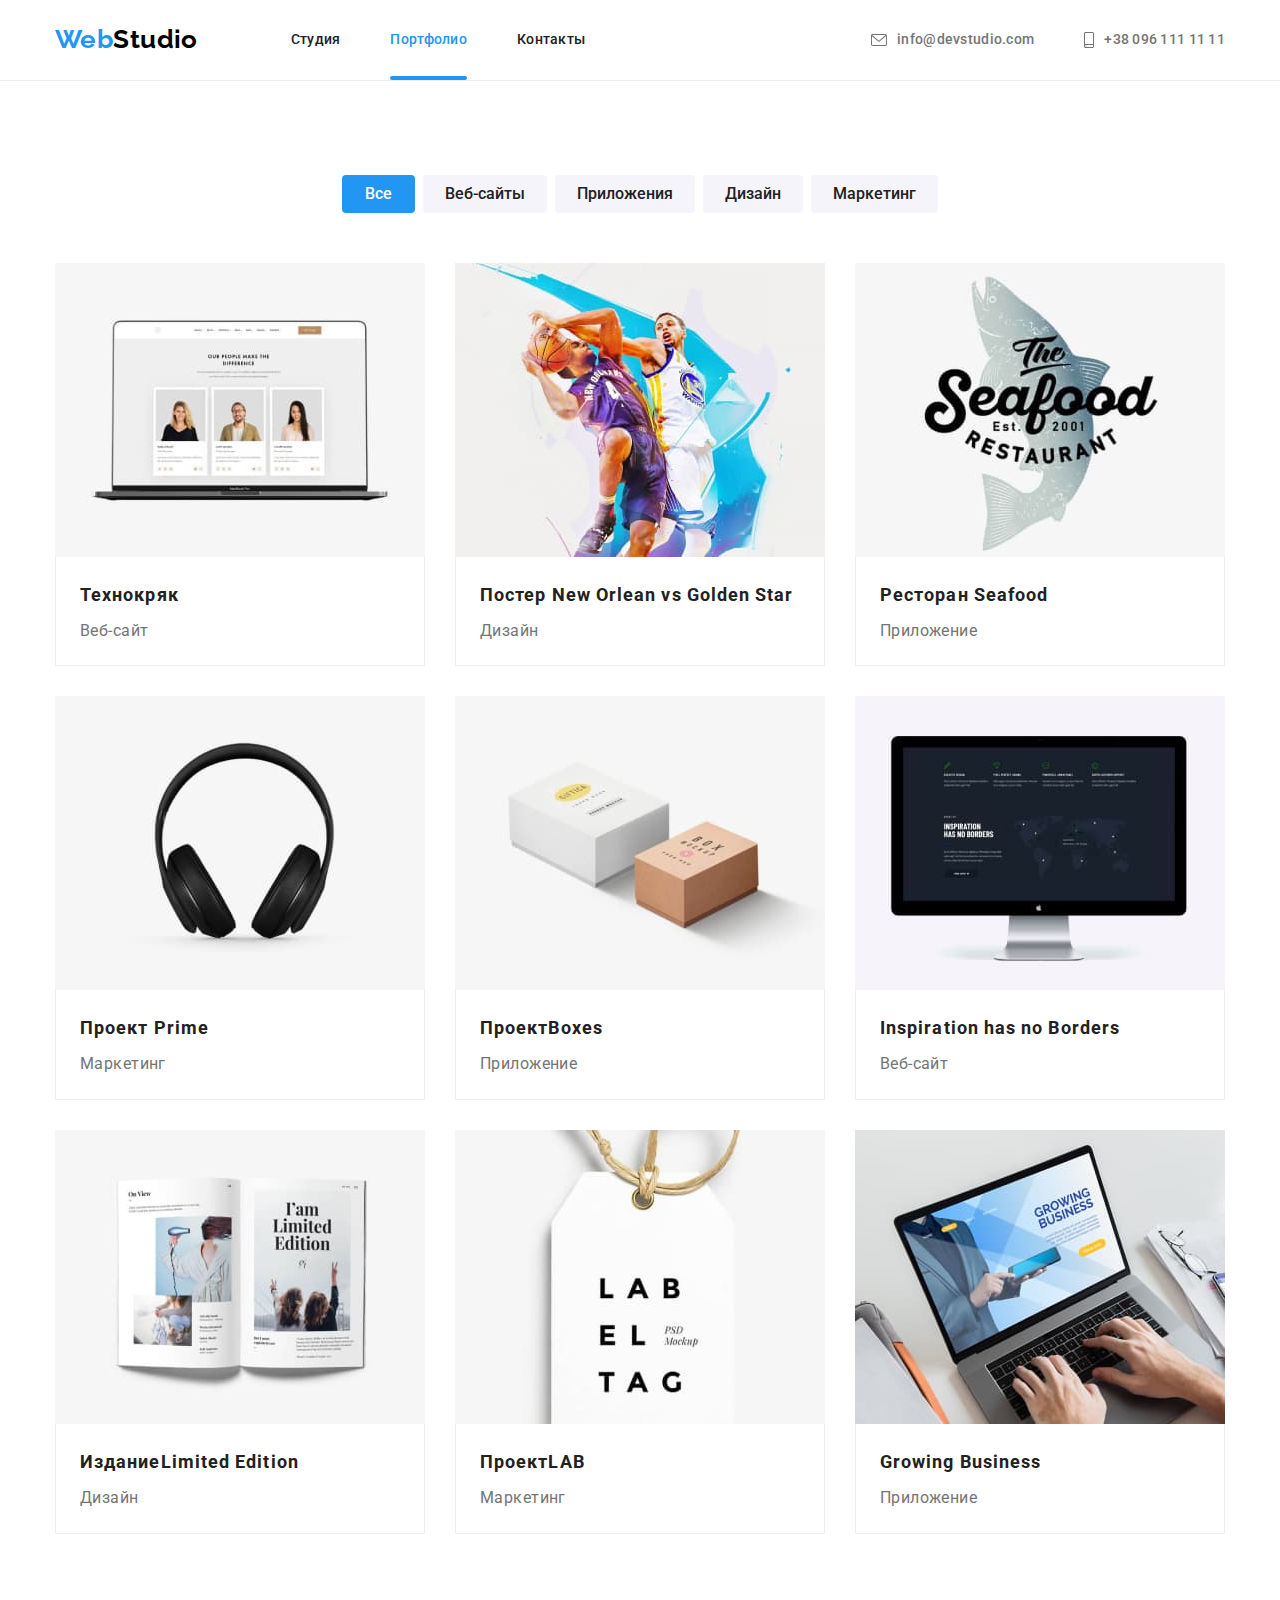
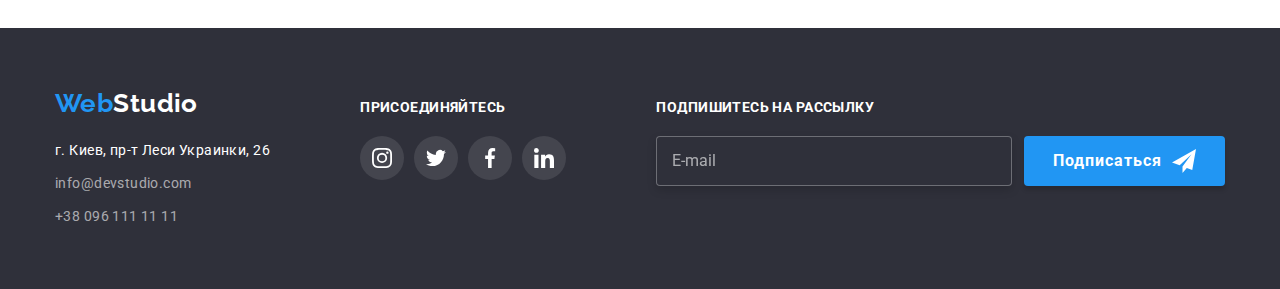
==== commit 61caff27: "point7" ====
--- a/portfolio.html
+++ b/portfolio.html
@@ -10,7 +10,7 @@
     <link href="https://fonts.googleapis.com/css2?family=Raleway:wght@700&family=Roboto:wght@400;500;700;900&display=swap"
         rel="stylesheet">
     <link rel="stylesheet" href="https://cdnjs.cloudflare.com/ajax/libs/modern-normalize/1.1.0/modern-normalize.min.css">
-    <link rel="stylesheet" href="./css/main.css">
+    <link rel="stylesheet" href="./css/main.min.css">
 </head>
 <body>
     <header class="header">
@@ -101,163 +101,163 @@
                 
                 <ul class="card-set list">
                     <li class="card-set__item">
-                        <a class="portfolio-link" href="">
-                            <div class="portfolio-thumb">
-                                <img class="portfolio-img" src="./images/portfolio/catalog_img1.jpg" alt="страница_веб-сайта" width="370">
-                                <div class="portfolio-overlay">
-                                    <p class="portfolio-text">
+                        <a class="portfolio__link" href="">
+                            <div class="portfolio__thumb">
+                                <img class="portfolio__img" src="./images/portfolio/catalog_img1.jpg" alt="страница_веб-сайта" width="370">
+                                <div class="product-overlay">
+                                    <p class="product-overlay__text">
                                     Технокряк это современная площадка распространения коронавируса. Компании используют эту платформу для цифрового
                                     шпионажа и атак на защищённые сервера конкурентов.
                                 </p>
                                 </div>
                             </div>
-                            <div class="portfilio-content">
-                                <h2 class="portfolio-subtitle color">Технокряк</h2>
-                                <p class="portfolio-info">Веб-сайт</p>
-                            </div>
-                        </a>
-                    </li>
-                
-                    <li class="card-set__item">
-                        <a class="portfolio-link" href="">
-                            <div class="portfolio-thumb">
-                                <img class="portfolio-img" src="./images/portfolio/catalog_img2.jpg" alt="страница_веб-сайта" width="370">
-                                <div class="portfolio-overlay">
-                                    <p class="portfolio-text">
-                                        Технокряк это современная площадка распространения коронавируса. Компании используют эту платформу для цифрового
-                                        шпионажа и атак на защищённые сервера конкурентов.
-                                    </p>
-                                </div>
-                            </div>
-                            <div class="portfilio-content">
-                                <h2 class="portfolio-subtitle color">Постер <span lang="en">New Orlean vs Golden Star</span></h2>
-                                <p class="portfolio-info">Дизайн</p>
-                            </div>
-                        </a>
-                    </li>
-                
-                    <li class="card-set__item">
-                        <a class="portfolio-link" href="">
-                            <div class="portfolio-thumb">
-                                <img class="portfolio-img" src="./images/portfolio/catalog_img3.jpg" alt="страница_веб-сайта" width="370">
-                                <div class="portfolio-overlay">
-                                    <p class="portfolio-text">
-                                        Технокряк это современная площадка распространения коронавируса. Компании используют эту платформу для цифрового
-                                        шпионажа и атак на защищённые сервера конкурентов.
-                                    </p>
-                                </div>
-                            </div>
-                            <div class="portfilio-content">
-                                <h2 class="portfolio-subtitle color">Ресторан <span lang="en">Seafood</span></h2>
-                                <p class="portfolio-info">Приложение</p>
-                            </div>
-                        </a>
-                    </li>
-                
-                    <li class="card-set__item">
-                        <a class="portfolio-link" href="">
-                            <div class="portfolio-thumb">
-                                <img class="portfolio-img" src="./images/portfolio/catalog_img4.jpg" alt="страница_веб-сайта" width="370">
-                                <div class="portfolio-overlay">
-                                    <p class="portfolio-text">
-                                        Технокряк это современная площадка распространения коронавируса. Компании используют эту платформу для цифрового
-                                        шпионажа и атак на защищённые сервера конкурентов.
-                                    </p>
-                                </div>
-                            </div>
-                            <div class="portfilio-content">
-                                <h2 class="portfolio-subtitle color">Проект <span lang="en">Prime</span></h2>
-                                <p class="portfolio-info">Маркетинг</p>
-                            </div>
-                        </a>
-                    </li>
-                
-                    <li class="card-set__item">
-                        <a class="portfolio-link" href="">
-                            <div class="portfolio-thumb">
-                                <img class="portfolio-img" src="./images/portfolio/catalog_img5.jpg" alt="страница_веб-сайта" width="370">
-                                <div class="portfolio-overlay">
-                                    <p class="portfolio-text">
-                                        Технокряк это современная площадка распространения коронавируса. Компании используют эту платформу для цифрового
-                                        шпионажа и атак на защищённые сервера конкурентов.
-                                    </p>
-                                </div>
-                            </div>
-                            <div class="portfilio-content">
-                                <h2 class="portfolio-subtitle color">Проект<span lang="en">Boxes</span></h2>
-                                <p class="portfolio-info">Приложение</p>
-                            </div>
-                        </a>
-                    </li>
-                
-                    <li class="card-set__item">
-                        <a class="portfolio-link" href="">
-                            <div class="portfolio-thumb">
-                                <img class="portfolio-img" src="./images/portfolio/catalog_img6.jpg" alt="страница_веб-сайта" width="370">
-                                <div class="portfolio-overlay">
-                                    <p class="portfolio-text">
-                                        Технокряк это современная площадка распространения коронавируса. Компании используют эту платформу для цифрового
-                                        шпионажа и атак на защищённые сервера конкурентов.
-                                    </p>
-                                </div>
-                            </div>
-                            <div class="portfilio-content">
-                                <h2 class="portfolio-subtitle color" lang="en">Inspiration has no Borders</h2>
-                                <p class="portfolio-info">Веб-сайт</p>
-                            </div>
-                        </a>
-                    </li>
-                
-                    <li class="card-set__item">
-                        <a class="portfolio-link" href="">
-                            <div class="portfolio-thumb">
-                                <img class="portfolio-img" src="./images/portfolio/catalog_img7.jpg" alt="страница_веб-сайта" width="370">
-                                <div class="portfolio-overlay">
-                                    <p class="portfolio-text">
-                                        Технокряк это современная площадка распространения коронавируса. Компании используют эту платформу для цифрового
-                                        шпионажа и атак на защищённые сервера конкурентов.
-                                    </p>
-                                </div>
-                            </div>
-                            <div class="portfilio-content">
-                                <h2 class="portfolio-subtitle color">Издание<span lang="en">Limited Edition</span></h2>
-                                <p class="portfolio-info">Дизайн</p>
-                            </div>
-                        </a>
-                    </li>
-                
-                    <li class="card-set__item">
-                        <a class="portfolio-link" href="">
-                            <div class="portfolio-thumb">
-                                <img class="portfolio-img" src="./images/portfolio/catalog_img8.jpg" alt="страница_веб-сайта" width="370">
-                                <div class="portfolio-overlay">
-                                    <p class="portfolio-text">
-                                        Технокряк это современная площадка распространения коронавируса. Компании используют эту платформу для цифрового
-                                        шпионажа и атак на защищённые сервера конкурентов.
-                                    </p>
-                                </div>
-                            </div>
-                            <div class="portfilio-content">
-                                <h2 class="portfolio-subtitle color">Проект<span lang="en">LAB</span></h2>
-                                <p class="portfolio-info">Маркетинг</p>
-                            </div>
-                        </a>
-                    </li>
-                
-                    <li class="card-set__item">
-                        <a class="portfolio-link" href="">
-                            <div class="portfolio-thumb">
-                                <img class="portfolio-img" src="./images/portfolio/catalog_img9.jpg" alt="страница_веб-сайта" width="370">
-                                <div class="portfolio-overlay">
-                                    <p class="portfolio-text">
-                                        Технокряк это современная площадка распространения коронавируса. Компании используют эту платформу для цифрового
-                                        шпионажа и атак на защищённые сервера конкурентов.
-                                    </p>
-                                </div>
-                            </div>
-                            <div class="portfilio-content">
-                                <h2 class="portfolio-subtitle color" lang="en">Growing Business</h2>
-                                <p class="portfolio-info">Приложение</p>
+                            <div class="portfilio__content">
+                                <h2 class="portfolio__subtitle color">Технокряк</h2>
+                                <p class="portfolio__info">Веб-сайт</p>
+                            </div>
+                        </a>
+                    </li>
+                
+                    <li class="card-set__item">
+                        <a class="portfolio__link" href="">
+                            <div class="portfolio__thumb">
+                                <img class="portfolio__img" src="./images/portfolio/catalog_img2.jpg" alt="страница_веб-сайта" width="370">
+                                <div class="product-overlay">
+                                    <p class="product-overlay__text">
+                                        Технокряк это современная площадка распространения коронавируса. Компании используют эту платформу для цифрового
+                                        шпионажа и атак на защищённые сервера конкурентов.
+                                    </p>
+                                </div>
+                            </div>
+                            <div class="portfilio__content">
+                                <h2 class="portfolio__subtitle color">Постер <span lang="en">New Orlean vs Golden Star</span></h2>
+                                <p class="portfolio__info">Дизайн</p>
+                            </div>
+                        </a>
+                    </li>
+                
+                    <li class="card-set__item">
+                        <a class="portfolio__link" href="">
+                            <div class="portfolio__thumb">
+                                <img class="portfolio__img" src="./images/portfolio/catalog_img3.jpg" alt="страница_веб-сайта" width="370">
+                                <div class="product-overlay">
+                                    <p class="product-overlay__text">
+                                        Технокряк это современная площадка распространения коронавируса. Компании используют эту платформу для цифрового
+                                        шпионажа и атак на защищённые сервера конкурентов.
+                                    </p>
+                                </div>
+                            </div>
+                            <div class="portfilio__content">
+                                <h2 class="portfolio__subtitle color">Ресторан <span lang="en">Seafood</span></h2>
+                                <p class="portfolio__info">Приложение</p>
+                            </div>
+                        </a>
+                    </li>
+                
+                    <li class="card-set__item">
+                        <a class="portfolio__link" href="">
+                            <div class="portfolio__thumb">
+                                <img class="portfolio__img" src="./images/portfolio/catalog_img4.jpg" alt="страница_веб-сайта" width="370">
+                                <div class="product-overlay">
+                                    <p class="product-overlay__text">
+                                        Технокряк это современная площадка распространения коронавируса. Компании используют эту платформу для цифрового
+                                        шпионажа и атак на защищённые сервера конкурентов.
+                                    </p>
+                                </div>
+                            </div>
+                            <div class="portfilio__content">
+                                <h2 class="portfolio__subtitle color">Проект <span lang="en">Prime</span></h2>
+                                <p class="portfolio__info">Маркетинг</p>
+                            </div>
+                        </a>
+                    </li>
+                
+                    <li class="card-set__item">
+                        <a class="portfolio__link" href="">
+                            <div class="portfolio__thumb">
+                                <img class="portfolio__img" src="./images/portfolio/catalog_img5.jpg" alt="страница_веб-сайта" width="370">
+                                <div class="product-overlay">
+                                    <p class="product-overlay__text">
+                                        Технокряк это современная площадка распространения коронавируса. Компании используют эту платформу для цифрового
+                                        шпионажа и атак на защищённые сервера конкурентов.
+                                    </p>
+                                </div>
+                            </div>
+                            <div class="portfilio__content">
+                                <h2 class="portfolio__subtitle color">Проект<span lang="en">Boxes</span></h2>
+                                <p class="portfolio__info">Приложение</p>
+                            </div>
+                        </a>
+                    </li>
+                
+                    <li class="card-set__item">
+                        <a class="portfolio__link" href="">
+                            <div class="portfolio__thumb">
+                                <img class="portfolio__img" src="./images/portfolio/catalog_img6.jpg" alt="страница_веб-сайта" width="370">
+                                <div class="product-overlay">
+                                    <p class="product-overlay__text">
+                                        Технокряк это современная площадка распространения коронавируса. Компании используют эту платформу для цифрового
+                                        шпионажа и атак на защищённые сервера конкурентов.
+                                    </p>
+                                </div>
+                            </div>
+                            <div class="portfilio__content">
+                                <h2 class="portfolio__subtitle color" lang="en">Inspiration has no Borders</h2>
+                                <p class="portfolio__info">Веб-сайт</p>
+                            </div>
+                        </a>
+                    </li>
+                
+                    <li class="card-set__item">
+                        <a class="portfolio__link" href="">
+                            <div class="portfolio__thumb">
+                                <img class="portfolio__img" src="./images/portfolio/catalog_img7.jpg" alt="страница_веб-сайта" width="370">
+                                <div class="product-overlay">
+                                    <p class="product-overlay__text">
+                                        Технокряк это современная площадка распространения коронавируса. Компании используют эту платформу для цифрового
+                                        шпионажа и атак на защищённые сервера конкурентов.
+                                    </p>
+                                </div>
+                            </div>
+                            <div class="portfilio__content">
+                                <h2 class="portfolio__subtitle color">Издание<span lang="en">Limited Edition</span></h2>
+                                <p class="portfolio__info">Дизайн</p>
+                            </div>
+                        </a>
+                    </li>
+                
+                    <li class="card-set__item">
+                        <a class="portfolio__link" href="">
+                            <div class="portfolio__thumb">
+                                <img class="portfolio__img" src="./images/portfolio/catalog_img8.jpg" alt="страница_веб-сайта" width="370">
+                                <div class="product-overlay">
+                                    <p class="product-overlay__text">
+                                        Технокряк это современная площадка распространения коронавируса. Компании используют эту платформу для цифрового
+                                        шпионажа и атак на защищённые сервера конкурентов.
+                                    </p>
+                                </div>
+                            </div>
+                            <div class="portfilio__content">
+                                <h2 class="portfolio__subtitle color">Проект<span lang="en">LAB</span></h2>
+                                <p class="portfolio__info">Маркетинг</p>
+                            </div>
+                        </a>
+                    </li>
+                
+                    <li class="card-set__item">
+                        <a class="portfolio__link" href="">
+                            <div class="portfolio__thumb">
+                                <img class="portfolio__img" src="./images/portfolio/catalog_img9.jpg" alt="страница_веб-сайта" width="370">
+                                <div class="product-overlay">
+                                    <p class="product-overlay__text">
+                                        Технокряк это современная площадка распространения коронавируса. Компании используют эту платформу для цифрового
+                                        шпионажа и атак на защищённые сервера конкурентов.
+                                    </p>
+                                </div>
+                            </div>
+                            <div class="portfilio__content">
+                                <h2 class="portfolio__subtitle color" lang="en">Growing Business</h2>
+                                <p class="portfolio__info">Приложение</p>
                             </div>
                         </a>
                     </li>
@@ -337,6 +337,7 @@
                         <label for="mail"></label>
                         <input class="subscribe__input" type="email" name="mail" id="mail" placeholder="E-mail">
                     </li>
+                    
                     <li class="subscribe__item">
                         <button class="subscribe__btn" type="submit">
                             Подписаться
--- a/css/main.min.css
+++ b/css/main.min.css
@@ -0,0 +1,2 @@
+:root{--primary-text-color: #757575;--title-text-color: #212121;--accent-color: #2196f3;--first-btn-color: #f5f4fa;--hover-btn-color: #188ce8;--main-light-color: #ffffff;--primary-bg-color: #2f303a;--logo-text-color: #000000;--border-line-color: #eeeeee;--head-border-color: #ececec;--item-space-gap: 30px;--first-icon-color: #afb1b8;--background-icon-color: rgba(255, 255, 255, 0.1);--address-main-color: rgba(255, 255, 255, 0.6);--thumb-hover-color: rgba(33, 150, 243, 0.9);--transition-time: 250ms;--function-time: cubic-bezier(0.4, 0, 0.2, 1)}.benefits__list,.developments__list,.team__list,.clients__list,.filter,.card-set,.join-list,.subscribe__list,.social-network{display:flex;flex-wrap:wrap}.header{border-bottom:1px solid var(--head-border-color)}.header-main,.nav{display:flex;align-items:center}.header__logo{padding-top:24px;padding-bottom:24px;color:var(--logo-text-color)}.nav__list{display:flex;margin-left:93px}.nav__item{position:relative}.nav__list .nav__item+.nav__item{margin-left:50px}.current::before{position:absolute;bottom:0;right:0;content:'';min-width:100%;min-height:4px;background-color:var(--accent-color);border-radius:2px}.nav__link{display:flex;align-items:center;padding-top:32px;padding-bottom:32px;font-weight:500;line-height:1.14;letter-spacing:0.02em;text-decoration:none;transition:color var(--transition-time) var(--function-time)}.overlay{max-width:1600px;min-height:600px;margin-right:auto;margin-left:auto;background-image:linear-gradient(to right, rgba(47,48,58,0.4), rgba(47,48,58,0.4)),url(../images/bg-hero.jpg);background-repeat:no-repeat;background-position:center;background-size:cover}.hero{padding-top:200px;padding-bottom:200px;text-align:center;margin-top:0;background-color:var(--primary-bg-color)}.hero__main{max-width:696px;margin-left:auto;margin-right:auto}.hero__title{margin-bottom:var(--item-space-gap);color:var(--main-light-color);font-weight:900;font-size:44px;line-height:1.4;letter-spacing:0.06em;text-transform:uppercase}.hero__btn{min-width:200px;padding:10px 32px;font-weight:700;line-height:1.8;letter-spacing:0.06em;box-shadow:0px 4px 4px rgba(0,0,0,0.15);color:var(--main-light-color);background-color:var(--accent-color);transform:background-color var(--transition-time) var(--function-time)}.hero__btn:hover,.hero__btn:focus{background-color:var(--hover-btn-color)}.benefits__list{margin:-15px}.benefits__item{flex-basis:calc(100% / 4 - var(--item-space-gap));margin:15px}.benefits__wrapper{display:flex;justify-content:center;align-items:center;margin-bottom:var(--item-space-gap);min-width:270px;min-height:120px;background:var(--first-btn-color);border-radius:4px}.benefits__subtitle{margin-bottom:10px;font-size:inherit;text-transform:uppercase;font-weight:700;line-height:1.14}.developments{padding-bottom:94px}.developments__list{margin:-15px}.developments__item{flex-basis:calc(100% / 3 - var(--item-space-gap));margin:15px}.developments__title{margin-bottom:50px}.development__thumb{position:relative;display:flex;justify-content:center;align-items:flex-end;z-index:1}.development__thumb::before{position:absolute;bottom:0;right:0;content:'';width:100%;height:70px;background-color:rgba(47,48,58,0.8)}.development__subtitle{position:absolute;bottom:27px;font-weight:700;text-transform:uppercase;line-height:1.14;color:var(--main-light-color)}.team{background:var(--first-btn-color)}.team__list{margin:-15px}.team__item{flex-basis:calc(100% / 4 - var(--item-space-gap));margin:15px;text-align:center;overflow:hidden;background:#ffffff;box-shadow:0px 1px 3px rgba(0,0,0,0.12),0px 1px 1px rgba(0,0,0,0.14),0px 2px 1px rgba(0,0,0,0.2);border-radius:0px 0px 4px 4px}.team__title{margin-bottom:50px}.team__content{padding:var(--item-space-gap) 32px}.team__name{line-height:1.18;font-size:16px;margin-bottom:10px;font-weight:500}.team__positions{line-height:1.18;font-size:16px;margin-bottom:16px}.team__link{color:var(--first-icon-color)}.team__link:hover,.team__link:focus{background-color:var(--accent-color);color:var(--main-light-color)}.backdrop{position:fixed;top:0;width:100vw;height:100vh;z-index:2;background:rgba(0,0,0,0.2);transition:opacity var(--transition-time) var(--function-time),visibility var(--transition-time) var(--function-time)}.is-hidden{opacity:0;pointer-events:none;visibility:hidden}.backdrop.is-hidden .modal{transform:translate(-50%, -50%) rotate(60deg) scale(1.2)}.modal{position:absolute;top:50%;left:50%;transform:translate(-50%, -50%) rotate(0) scale(1);transition:var(--transition-time) var(--function-time);padding:40px;min-width:528px;min-height:581px;background:var(--main-light-color);box-shadow:0px 1px 3px rgba(0,0,0,0.12),0px 1px 1px rgba(0,0,0,0.14),0px 2px 1px rgba(0,0,0,0.2);border-radius:4px}.modal__btn{position:absolute;top:8px;right:8px;display:flex;justify-content:center;align-items:center;min-width:30px;min-height:30px;color:var(--logo-text-color);background:var(--main-light-color);border:1px solid rgba(0,0,0,0.1);border-radius:50%;cursor:pointer;transition:color var(--transition-time) var(--function-time)}.modal__btn:hover,.modal__btn:focus{color:var(--hover-btn-color)}.modal__icon{fill:currentColor}.form-order{display:flex;flex-direction:column;align-items:center}.form-order__list{min-width:448px;margin-bottom:30px}.form-order__title{margin-bottom:12px;font-weight:700;font-size:20px;line-height:1.15;color:var(--title-text-color)}.form-order__item{position:relative;display:flex;flex-direction:column;justify-content:center;color:var(--title-text-color)}.form-order__item:not(:last-child){margin-bottom:10px}.form-order__item:nth-child(4){margin-bottom:20px}.form-order__input{border:1px solid rgba(33,33,33,0.2);border-radius:4px;padding:11px 12px;transition:border-color var(--transition-time) var(--function-time);outline:none}.form-order__input.padding-left{padding-left:42px}.form-order__input:focus,.form-order__input:hover{border-color:var(--accent-color)}.form-order__icon{fill:currentColor;position:absolute;top:50%;left:12px;transition:color var(--transition-time) var(--function-time)}.form-order__input:focus ~ .form-order__icon,.form-order__input:hover ~ .form-order__icon{color:var(--accent-color)}.form-order__label{margin-bottom:4px;font-size:12px;line-height:1.16;letter-spacing:0.01em;color:var(--primary-text-color)}.form-order__textarea{resize:none;padding:12px 16px;min-height:120px;border:1px solid rgba(33,33,33,0.2);border-radius:4px;transition:border-color var(--transition-time) var(--function-time);outline:none}.form-order__textarea:focus,.form-order__textarea:hover{border-color:var(--accent-color)}.form-order__textarea::placeholder{font-family:inherit;font-style:inherit;font-weight:400;font-size:14px;line-height:1.14;letter-spacing:0.01em;color:rgba(117,117,117,0.5)}.checkbox{display:flex;align-items:center;justify-content:center;font-family:Roboto;font-style:normal;font-weight:400;font-size:14px;line-height:1.7;letter-spacing:0.03em;color:var(--primary-text-color);cursor:pointer}.checkbox__link{color:var(--accent-color);margin-left:3px}.checkbox__input{-webkit-appearance:none;-moz-appearance:none;appearance:none;position:absolute}.checkbox__icon{display:inline-block;min-width:16px;height:15px;margin-right:7px;border:2px solid var(--title-text-color);border-radius:2px;transition:border-color var(--transition-time) var(--function-time)}.checkbox__input:checked+.checkbox__icon{background-color:var(--accent-color);border-color:var(--accent-color);background-image:url(../images/svg/check.svg);background-size:contain;background-origin:border-box}.checkbox__input:focus+.checkbox__icon,.checkbox__input:hover+.checkbox__icon{border-color:var(--accent-color)}.form-order__btn{padding:10px 55px;font-weight:700;font-size:16px;line-height:30px;letter-spacing:0.06em;background:var(--accent-color);border-radius:4px;color:var(--main-light-color);border:1px solid transparent;cursor:pointer;transition:background-color var(--transition-time) var(--function-time),box-shadow var(--transition-time) var(--function-time)}.form-order__btn:hover,.form-order__btn:focus{background-color:var(--hover-btn-color);box-shadow:0px 4px 4px rgba(0,0,0,0.15)}.clients__title{margin-bottom:50px}.clients__list{margin:-15px}.clients__item{flex-basis:calc(100% / 6 - 30px);margin:15px}.clients__link{display:flex;justify-content:center;align-items:center;min-width:170px;min-height:92px;border:1px solid var(--first-icon-color);border-radius:4px;color:var(--first-icon-color);transition:border-color var(--transition-time) var(--function-time),color var(--transition-time) var(--function-time)}.clients__link:hover,.clients__link:focus{border:1px solid var(--accent-color);color:var(--accent-color)}.clients__icon{fill:currentColor}.filter{align-items:center;justify-content:center;margin-bottom:50px}.filter .filter__item+.filter__item{margin-left:8px}.filter__btn{min-width:73px;padding:6px 22px;margin-top:0;background:var(--first-btn-color);line-height:1.6;font-weight:500;transition:background-color var(--transition-time) var(--function-time),color var(--transition-time) var(--function-time),box-shadow var(--transition-time) var(--function-time)}.filter__btn:hover,.filter__btn:focus{color:var(--main-light-color);background-color:var(--accent-color);box-shadow:0px 3px 1px rgba(0,0,0,0.1),0px 1px 2px rgba(0,0,0,0.08),0px 2px 2px rgba(0,0,0,0.12)}.btn--current{color:var(--main-light-color);background-color:var(--accent-color)}.card-set{margin:-15px;background:var(--main-light-color)}.card-set__item{flex-basis:calc(100% / 3 - var(--item-space-gap));margin:15px;transition:box-shadow var(--transition-time) var(--function-time)}.portfolio__thumb{position:relative;display:flex;justify-content:center;align-items:center;overflow:hidden}.product-overlay{position:absolute;display:flex;justify-content:center;align-items:center;width:100%;height:100%;background:var(--thumb-hover-color);transform:translateY(120%);transition:transform var(--transition-time) var(--function-time)}.portfolio__link:hover .product-overlay,.portfolio__link:focus .product-overlay{transform:translateY(0)}.product-overlay__text{position:absolute;top:63px;left:24px;display:inline-block;max-width:322px;max-height:168px;font-size:18px;line-height:1.55;color:var(--main-light-color)}.portfilio__content{padding:20px 24px;border-bottom:1px solid var(--border-line-color);border-left:1px solid var(--border-line-color);border-right:1px solid var(--border-line-color)}.portfolio__link{display:inline-block;text-decoration:none;font-style:inherit;color:inherit}.portfolio__link:focus,.portfolio__link:hover{box-shadow:0px 1px 1px rgba(0,0,0,0.12),0px 4px 4px rgba(0,0,0,0.06),1px 4px 6px rgba(0,0,0,0.16)}.portfolio__subtitle{margin-bottom:4px;font-weight:700;font-size:18px;line-height:2;letter-spacing:0.06em}.portfolio__info{font-size:16px;line-height:1.8}.nav__link:hover,.nav__link:focus,.contact:hover,.contact:focus,.address-link.map:hover,.address-link.map:focus,.nav__link,.nav__link.current,.logo__part{color:var(--accent-color)}.color{color:var(--title-text-color)}.btn{display:inline-block;font-size:16px;border:transparent;border-radius:4px;font-family:inherit;cursor:pointer;text-align:center}.footer{padding-top:60px;padding-bottom:60px;background-color:var(--primary-bg-color)}.footer__main{display:flex;align-items:baseline;justify-content:space-between}.footer__logo{margin-bottom:20px;color:var(--main-light-color)}.address{display:flex;text-decoration:none;font-style:normal}.address-link.map{color:var(--main-light-color)}.address-link{display:flex;text-decoration:none;font-style:inherit;transition:color var(--transition-time) var(--function-time);color:var(--address-main-color)}.address-item:not(:last-child){margin-bottom:9px}.join{min-width:206px}.join__text{margin-bottom:20px;color:var(--main-light-color);text-transform:uppercase;line-height:1.14;font-weight:700}.join-list{list-style:none}.join-list .join-item+.join-item{margin-left:10px}.join__link{background:var(--background-icon-color);color:var(--main-light-color)}.join__link:hover,.join__link:focus{background-color:var(--accent-color)}.join__icon{fill:currentColor}.subscribe{display:flex;flex-direction:column}.subscribe__text{margin-bottom:20px;font-weight:700;line-height:1.14;text-transform:uppercase;color:var(--main-light-color)}.subscribe__list .subscribe__item+.subscribe__item{margin-left:12px}.subscribe__input{padding:15px;min-width:356px;min-height:50px;color:var(--main-light-color);background-color:var(--primary-bg-color);border:1px solid rgba(255,255,255,0.3);filter:drop-shadow(0px 4px 4px rgba(0,0,0,0.15));border-radius:4px;outline:none}.subscribe__input:focus,.subscribe__input:hover{border-color:var(--accent-color)}.subscribe__input::placeholder{font-size:16px;line-height:1.25;color:rgba(255,255,255,0.6)}.subscribe__btn{display:flex;align-items:center;padding:10px 28px;min-width:200px;max-height:50px;font-weight:700;font-size:16px;line-height:1.87;letter-spacing:0.06em;color:var(--main-light-color);background:var(--accent-color);box-shadow:0px 4px 4px rgba(0,0,0,0.15);border-radius:4px;border:1px solid transparent;cursor:pointer;transition:background-color var(--transition-time) var(--function-time),box-shadow var(--transition-time) var(--function-time)}.subscribe__btn:hover,.subscribe__btn:focus{background-color:var(--hover-btn-color);box-shadow:0px 4px 4px rgba(0,0,0,0.15)}.subscribe__icon{margin-left:10px;fill:currentColor}html{box-sizing:border-box}*{box-sizing:inherit}*::before,*::after{box-sizing:inherit}h1,h2,h3,h4,h5,h6,p,ul{margin:0;padding:0;list-style:none}img{display:block;max-width:100%;margin:0;padding:0}.list{list-style:none}body{color:var(--primary-text-color);background-color:var(--main-light-color);font-family:'Roboto', sans-serif;font-size:14px;line-height:1.7;font-weight:400;letter-spacing:0.03em;margin:0}.section{padding-top:94px;padding-bottom:94px}.section-title{color:var(--title-text-color);font-weight:700;font-size:36px;line-height:1.25;text-align:center}.container{max-width:1200px;padding-left:15px;padding-right:15px;margin:0 auto}.visually-hidden{position:absolute;white-space:nowrap;width:1px;height:1px;overflow:hidden;border:0;padding:0;clip:rect(0 0 0 0);clip-path:inset(50%);margin:-1px}.logo{display:inline-block;font-style:inherit;font-family:'Raleway', sans-serif;font-weight:700;font-size:26px;line-height:1.2;text-decoration:none}.contacts__link{display:flex;align-items:center;padding-top:32px;padding-bottom:32px;color:inherit;font-weight:500;line-height:1.14;letter-spacing:0.02em;text-decoration:none;transition:color var(--transition-time) var(--function-time)}.contacts{display:flex;margin-left:auto}.contacts .contacts__item+.contacts__item{margin-left:50px}.contacts__icon{margin-right:10px;fill:currentColor}.social-network{list-style:none}.social-network .social-network__item+.social-network__item{margin-left:10px}.social-network__link{display:flex;justify-content:center;align-items:center;min-width:44px;min-height:44px;border-radius:50%;transition:background-color var(--transition-time) var(--function-time),color var(--transition-time) var(--function-time)}.social-network__icon{fill:currentColor}
+/*# sourceMappingURL=main.min.css.map */